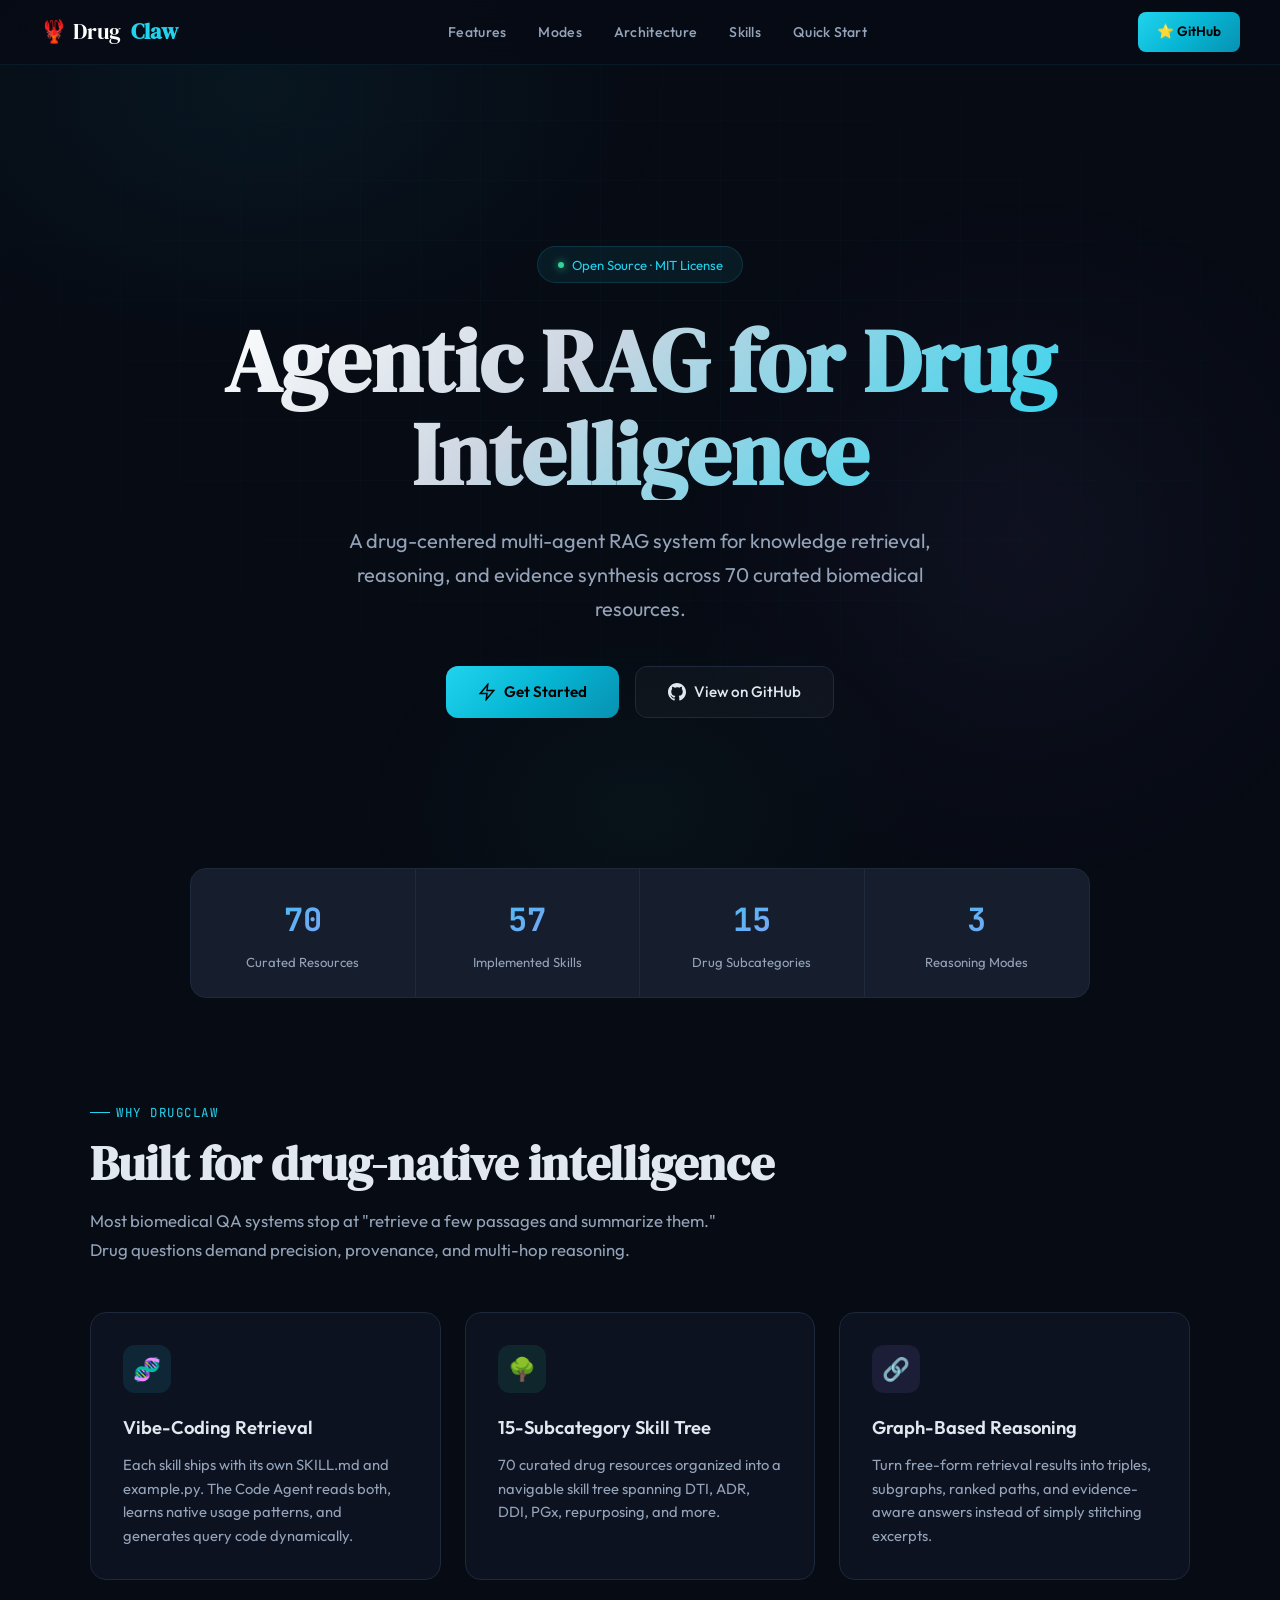
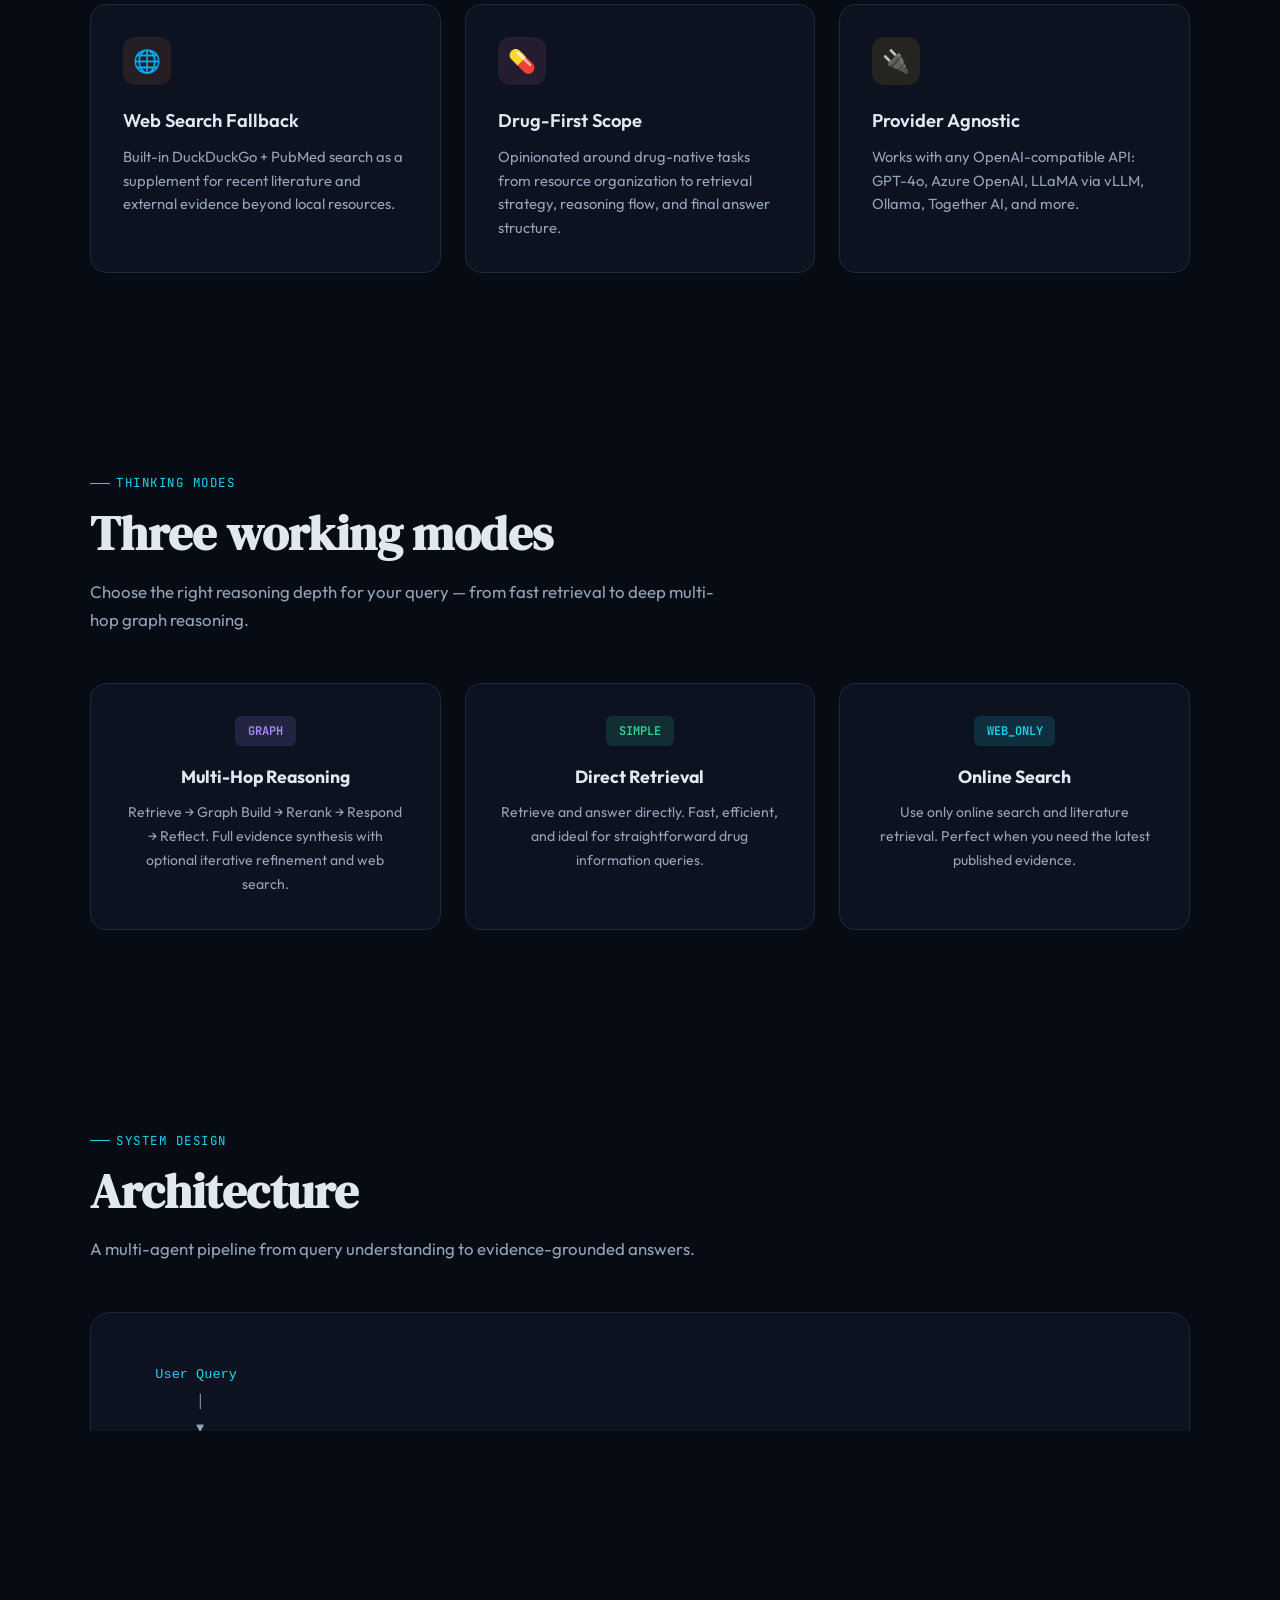
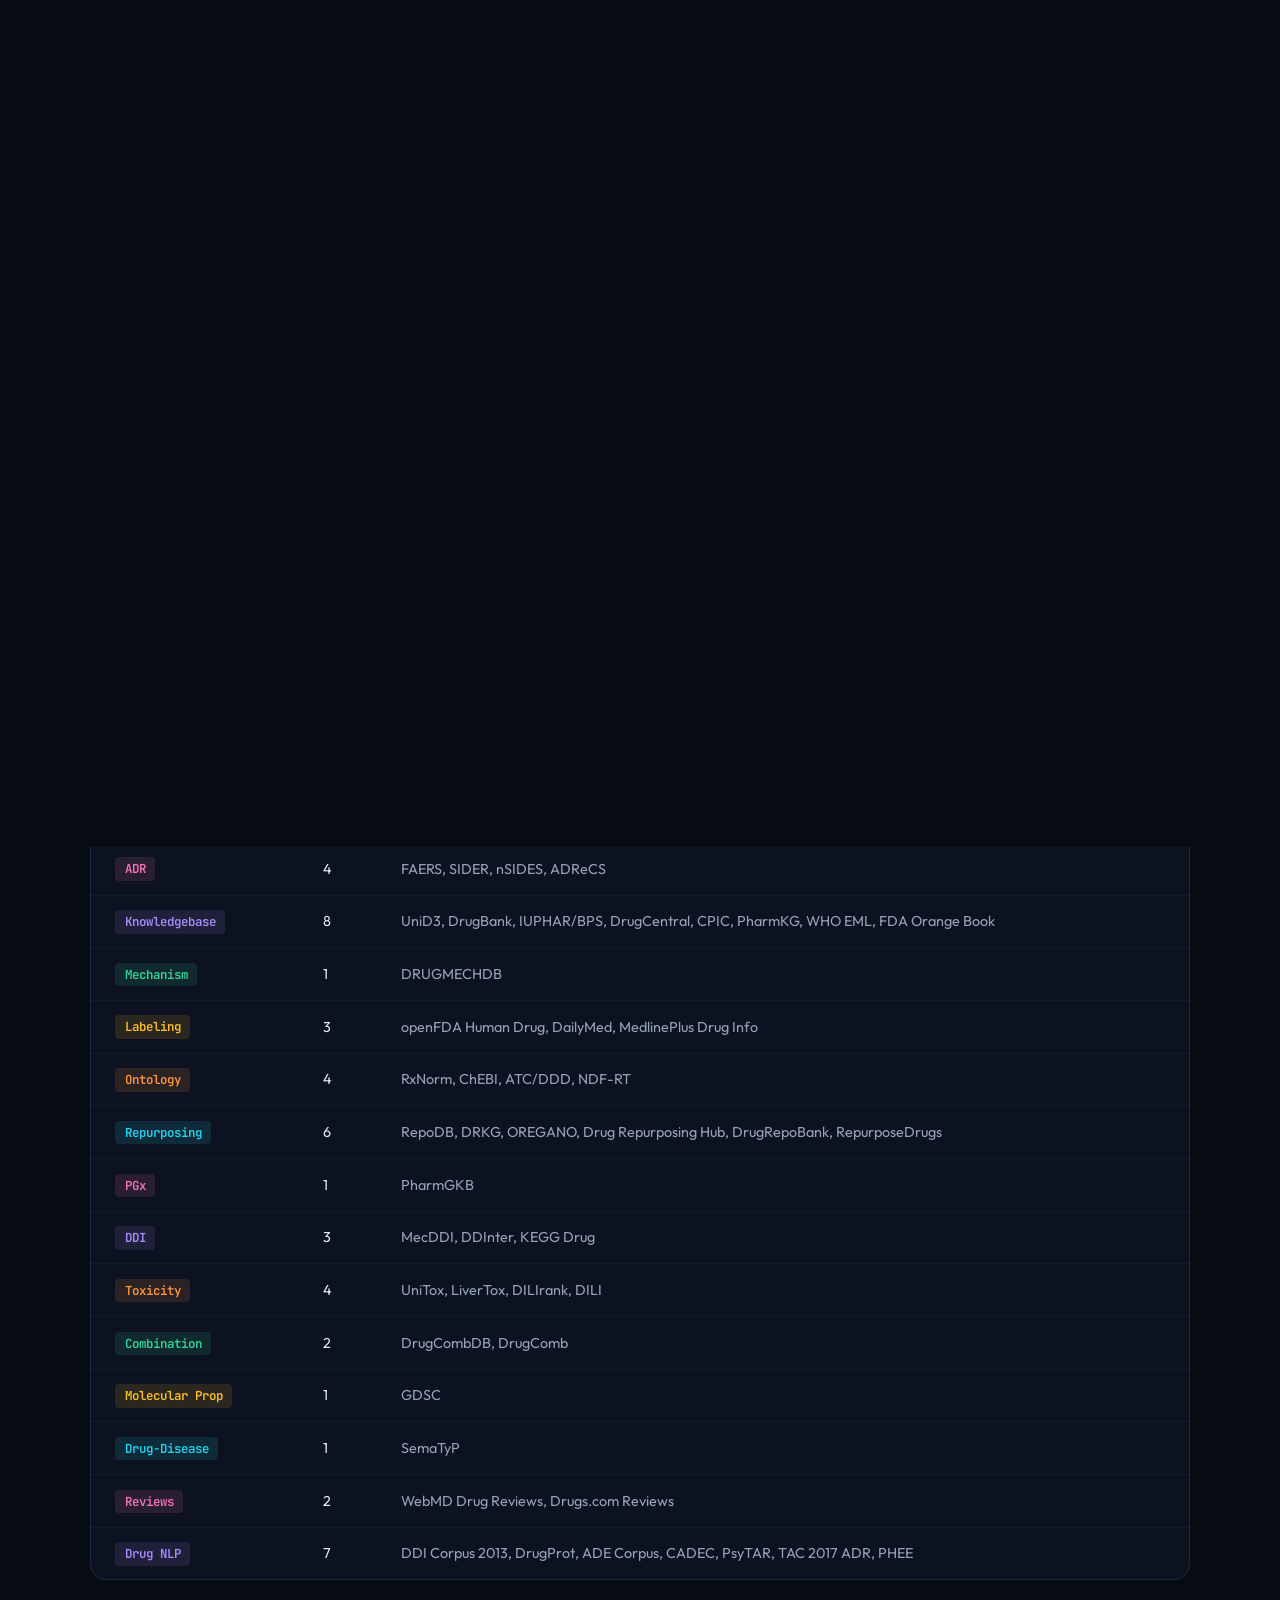
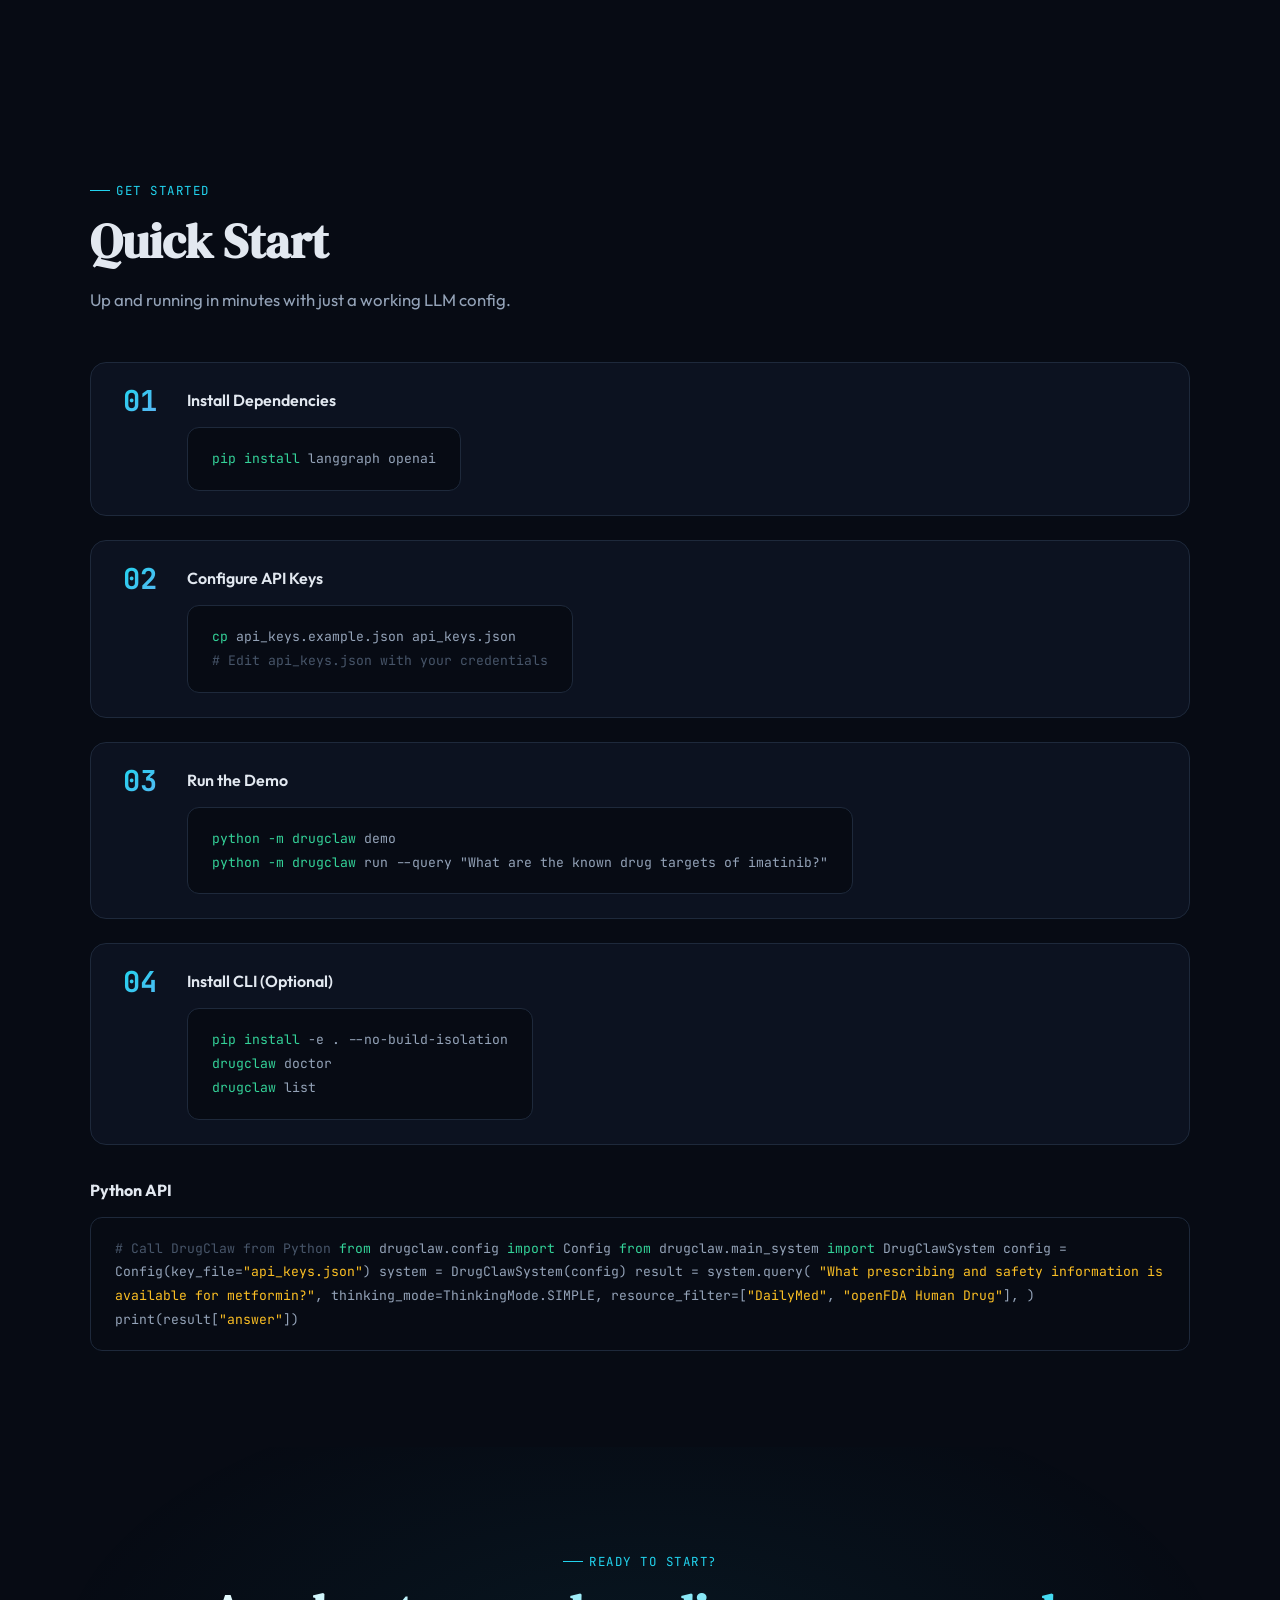
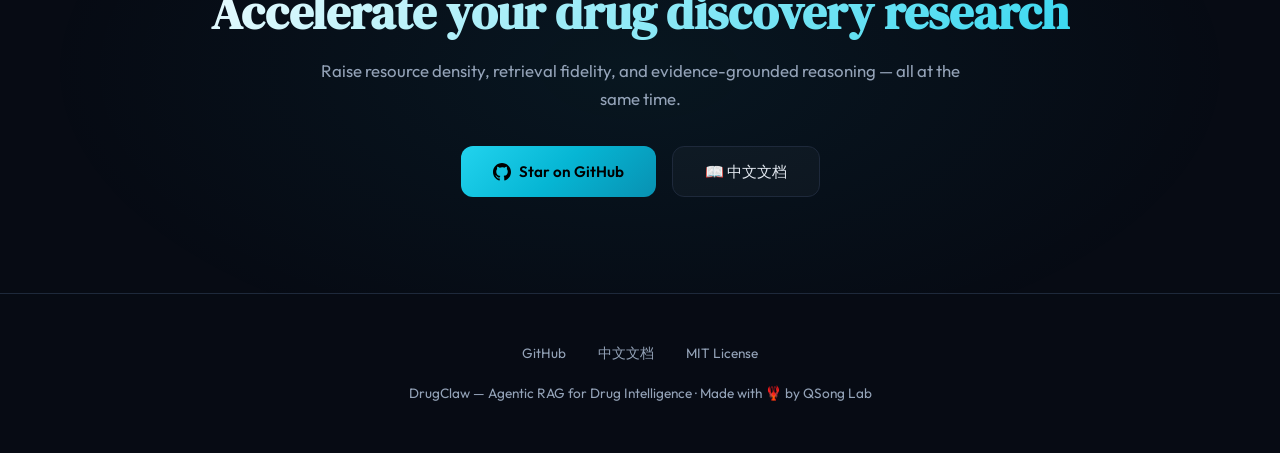
==== docs/index.html @ 15b6a098 "Add files via upload" ====
<!DOCTYPE html>
<html lang="en">
<head>
<meta charset="UTF-8">
<meta name="viewport" content="width=device-width, initial-scale=1.0">
<title>DrugClaw — Agentic RAG for Drug Intelligence</title>
<link rel="preconnect" href="https://fonts.googleapis.com">
<link href="https://fonts.googleapis.com/css2?family=DM+Serif+Display&family=JetBrains+Mono:wght@400;500&family=Outfit:wght@300;400;500;600;700&display=swap" rel="stylesheet">
<style>
  *,*::before,*::after{box-sizing:border-box;margin:0;padding:0}
  :root{
    --bg:#070b14;
    --bg2:#0c1220;
    --bg3:#111827;
    --surface:#161e2e;
    --border:#1e293b;
    --text:#e2e8f0;
    --text-muted:#94a3b8;
    --accent:#22d3ee;
    --accent2:#06b6d4;
    --green:#34d399;
    --purple:#a78bfa;
    --orange:#fb923c;
    --pink:#f472b6;
    --yellow:#fbbf24;
    --grad1:linear-gradient(135deg,#22d3ee 0%,#06b6d4 50%,#0891b2 100%);
    --grad2:linear-gradient(135deg,#22d3ee 0%,#a78bfa 100%);
    --glow:0 0 30px rgba(34,211,238,0.15);
  }
  html{scroll-behavior:smooth}
  body{
    font-family:'Outfit',sans-serif;
    background:var(--bg);
    color:var(--text);
    line-height:1.7;
    overflow-x:hidden;
  }
  a{color:var(--accent);text-decoration:none;transition:color .2s}
  a:hover{color:#67e8f9}

  /* ── ANIMATED BG ── */
  .bg-grid{
    position:fixed;inset:0;z-index:0;pointer-events:none;
    background-image:
      radial-gradient(ellipse 600px 400px at 20% 10%,rgba(34,211,238,0.06) 0%,transparent 70%),
      radial-gradient(ellipse 500px 500px at 80% 60%,rgba(167,139,250,0.05) 0%,transparent 70%),
      radial-gradient(ellipse 400px 300px at 50% 90%,rgba(52,211,153,0.04) 0%,transparent 70%);
  }
  .bg-grid::after{
    content:'';position:absolute;inset:0;
    background-image:
      linear-gradient(rgba(34,211,238,0.03) 1px,transparent 1px),
      linear-gradient(90deg,rgba(34,211,238,0.03) 1px,transparent 1px);
    background-size:60px 60px;
    mask-image:radial-gradient(ellipse 80% 60% at 50% 40%,black,transparent);
  }

  /* ── NAV ── */
  nav{
    position:fixed;top:0;left:0;right:0;z-index:100;
    backdrop-filter:blur(20px);
    background:rgba(7,11,20,0.8);
    border-bottom:1px solid rgba(34,211,238,0.08);
    padding:0 2rem;
  }
  .nav-inner{
    max-width:1200px;margin:0 auto;
    display:flex;align-items:center;justify-content:space-between;
    height:64px;
  }
  .nav-logo{
    font-family:'DM Serif Display',serif;
    font-size:1.4rem;color:#fff;
    display:flex;align-items:center;gap:.6rem;
  }
  .nav-logo .claw{color:var(--accent);font-weight:700}
  .nav-links{display:flex;gap:2rem;list-style:none}
  .nav-links a{
    color:var(--text-muted);font-size:.88rem;font-weight:500;
    letter-spacing:.02em;transition:color .2s;
  }
  .nav-links a:hover{color:#fff}
  .nav-cta{
    background:var(--grad1);color:#000;
    padding:.5rem 1.2rem;border-radius:8px;
    font-weight:600;font-size:.85rem;
    transition:transform .2s,box-shadow .2s;
  }
  .nav-cta:hover{
    transform:translateY(-1px);
    box-shadow:0 4px 20px rgba(34,211,238,0.3);
    color:#000;
  }

  /* ── HERO ── */
  .hero{
    position:relative;z-index:1;
    min-height:100vh;
    display:flex;align-items:center;justify-content:center;
    text-align:center;
    padding:8rem 2rem 4rem;
  }
  .hero-content{max-width:860px}

  .hero-badge{
    display:inline-flex;align-items:center;gap:.5rem;
    background:rgba(34,211,238,0.08);
    border:1px solid rgba(34,211,238,0.15);
    border-radius:100px;padding:.4rem 1.2rem;
    font-size:.82rem;color:var(--accent);
    margin-bottom:2rem;
    animation:fadeUp .8s ease both;
  }
  .hero-badge .dot{
    width:6px;height:6px;border-radius:50%;
    background:var(--green);
    box-shadow:0 0 8px var(--green);
    animation:pulse 2s infinite;
  }

  .hero h1{
    font-family:'DM Serif Display',serif;
    font-size:clamp(3rem,7vw,5.5rem);
    line-height:1.05;
    background:linear-gradient(135deg,#fff 0%,#cbd5e1 40%,var(--accent) 100%);
    -webkit-background-clip:text;-webkit-text-fill-color:transparent;
    margin-bottom:1.5rem;
    animation:fadeUp .8s .1s ease both;
  }
  .hero p{
    font-size:clamp(1.05rem,2vw,1.25rem);
    color:var(--text-muted);
    max-width:640px;margin:0 auto 2.5rem;
    animation:fadeUp .8s .2s ease both;
  }
  .hero-actions{
    display:flex;gap:1rem;justify-content:center;flex-wrap:wrap;
    animation:fadeUp .8s .3s ease both;
  }
  .btn-primary{
    background:var(--grad1);color:#000;
    padding:.75rem 2rem;border-radius:12px;
    font-weight:600;font-size:.95rem;
    display:inline-flex;align-items:center;gap:.5rem;
    transition:transform .2s,box-shadow .2s;
  }
  .btn-primary:hover{
    transform:translateY(-2px);color:#000;
    box-shadow:0 8px 30px rgba(34,211,238,0.25);
  }
  .btn-secondary{
    border:1px solid var(--border);
    color:var(--text);padding:.75rem 2rem;border-radius:12px;
    font-weight:500;font-size:.95rem;
    display:inline-flex;align-items:center;gap:.5rem;
    transition:all .2s;background:rgba(255,255,255,0.03);
  }
  .btn-secondary:hover{
    border-color:var(--accent);color:#fff;
    background:rgba(34,211,238,0.05);
  }

  /* ── STATS BAR ── */
  .stats-bar{
    position:relative;z-index:1;
    max-width:900px;margin:-2rem auto 0;
    display:grid;grid-template-columns:repeat(4,1fr);
    background:var(--surface);
    border:1px solid var(--border);
    border-radius:16px;
    overflow:hidden;
    animation:fadeUp .8s .4s ease both;
  }
  .stat{
    padding:1.5rem;text-align:center;
    border-right:1px solid var(--border);
    transition:background .3s;
  }
  .stat:last-child{border-right:none}
  .stat:hover{background:rgba(34,211,238,0.03)}
  .stat-num{
    font-family:'JetBrains Mono',monospace;
    font-size:2rem;font-weight:700;
    background:var(--grad2);
    -webkit-background-clip:text;-webkit-text-fill-color:transparent;
  }
  .stat-label{font-size:.82rem;color:var(--text-muted);margin-top:.2rem}

  /* ── SECTIONS ── */
  section{position:relative;z-index:1;padding:6rem 2rem}
  .container{max-width:1100px;margin:0 auto}
  .section-label{
    display:inline-flex;align-items:center;gap:.4rem;
    font-family:'JetBrains Mono',monospace;
    font-size:.78rem;color:var(--accent);
    text-transform:uppercase;letter-spacing:.12em;
    margin-bottom:.8rem;
  }
  .section-label::before{
    content:'';width:20px;height:1px;background:var(--accent);
  }
  .section-title{
    font-family:'DM Serif Display',serif;
    font-size:clamp(2rem,4vw,3rem);
    line-height:1.15;margin-bottom:1rem;
  }
  .section-desc{
    font-size:1.05rem;color:var(--text-muted);
    max-width:640px;margin-bottom:3rem;
  }

  /* ── FEATURES GRID ── */
  .features-grid{
    display:grid;
    grid-template-columns:repeat(auto-fit,minmax(300px,1fr));
    gap:1.5rem;
  }
  .feature-card{
    background:var(--bg2);
    border:1px solid var(--border);
    border-radius:16px;
    padding:2rem;
    transition:all .3s;
    position:relative;overflow:hidden;
  }
  .feature-card::before{
    content:'';position:absolute;top:0;left:0;right:0;
    height:2px;background:var(--grad1);
    opacity:0;transition:opacity .3s;
  }
  .feature-card:hover{
    border-color:rgba(34,211,238,0.2);
    transform:translateY(-4px);
    box-shadow:var(--glow);
  }
  .feature-card:hover::before{opacity:1}
  .feature-icon{
    width:48px;height:48px;border-radius:12px;
    display:flex;align-items:center;justify-content:center;
    font-size:1.4rem;margin-bottom:1.2rem;
  }
  .feature-card h3{font-size:1.15rem;font-weight:600;margin-bottom:.6rem}
  .feature-card p{font-size:.92rem;color:var(--text-muted);line-height:1.6}

  .ic-cyan{background:rgba(34,211,238,0.1)}
  .ic-green{background:rgba(52,211,153,0.1)}
  .ic-purple{background:rgba(167,139,250,0.1)}
  .ic-orange{background:rgba(251,146,60,0.1)}
  .ic-pink{background:rgba(244,114,182,0.1)}
  .ic-yellow{background:rgba(251,191,36,0.1)}

  /* ── MODES ── */
  .modes-grid{
    display:grid;grid-template-columns:repeat(3,1fr);gap:1.5rem;
  }
  .mode-card{
    background:var(--bg2);
    border:1px solid var(--border);
    border-radius:16px;padding:2rem;
    text-align:center;transition:all .3s;
  }
  .mode-card:hover{
    border-color:rgba(34,211,238,0.2);
    transform:translateY(-4px);box-shadow:var(--glow);
  }
  .mode-tag{
    display:inline-block;
    font-family:'JetBrains Mono',monospace;
    font-size:.75rem;font-weight:600;
    padding:.3rem .8rem;border-radius:6px;
    margin-bottom:1rem;
  }
  .mode-graph .mode-tag{background:rgba(167,139,250,0.15);color:var(--purple)}
  .mode-simple .mode-tag{background:rgba(52,211,153,0.15);color:var(--green)}
  .mode-web .mode-tag{background:rgba(34,211,238,0.15);color:var(--accent)}
  .mode-card h3{font-size:1.1rem;margin-bottom:.6rem}
  .mode-card p{font-size:.88rem;color:var(--text-muted)}

  /* ── ARCHITECTURE ── */
  .arch-box{
    background:var(--bg2);border:1px solid var(--border);
    border-radius:20px;padding:3rem;
    font-family:'JetBrains Mono',monospace;
    font-size:.85rem;line-height:2;
    color:var(--text-muted);
    overflow-x:auto;
    position:relative;
  }
  .arch-box .hl{color:var(--accent);font-weight:500}
  .arch-box .hl2{color:var(--green);font-weight:500}
  .arch-box .hl3{color:var(--purple);font-weight:500}
  .arch-box .hl4{color:var(--orange);font-weight:500}

  /* ── SKILLS TABLE ── */
  .skills-table-wrap{
    background:var(--bg2);border:1px solid var(--border);
    border-radius:16px;overflow:hidden;
  }
  .skills-table{width:100%;border-collapse:collapse}
  .skills-table th{
    text-align:left;padding:1rem 1.5rem;
    font-size:.78rem;text-transform:uppercase;
    letter-spacing:.08em;color:var(--text-muted);
    background:var(--surface);
    border-bottom:1px solid var(--border);
  }
  .skills-table td{
    padding:.85rem 1.5rem;
    border-bottom:1px solid rgba(30,41,59,0.5);
    font-size:.9rem;
  }
  .skills-table tr:last-child td{border-bottom:none}
  .skills-table tr:hover td{background:rgba(34,211,238,0.02)}
  .cat-tag{
    font-family:'JetBrains Mono',monospace;
    font-size:.78rem;font-weight:600;
    padding:.2rem .6rem;border-radius:4px;
    white-space:nowrap;
  }
  .ct-dti{background:rgba(34,211,238,0.12);color:var(--accent)}
  .ct-adr{background:rgba(244,114,182,0.12);color:var(--pink)}
  .ct-kb{background:rgba(167,139,250,0.12);color:var(--purple)}
  .ct-mech{background:rgba(52,211,153,0.12);color:var(--green)}
  .ct-label{background:rgba(251,191,36,0.12);color:var(--yellow)}
  .ct-onto{background:rgba(251,146,60,0.12);color:var(--orange)}
  .ct-repo{background:rgba(34,211,238,0.12);color:var(--accent)}
  .ct-pgx{background:rgba(244,114,182,0.12);color:var(--pink)}
  .ct-ddi{background:rgba(167,139,250,0.12);color:var(--purple)}
  .ct-tox{background:rgba(251,146,60,0.12);color:var(--orange)}
  .ct-comb{background:rgba(52,211,153,0.12);color:var(--green)}
  .ct-mol{background:rgba(251,191,36,0.12);color:var(--yellow)}
  .ct-dis{background:rgba(34,211,238,0.12);color:var(--accent)}
  .ct-rev{background:rgba(244,114,182,0.12);color:var(--pink)}
  .ct-nlp{background:rgba(167,139,250,0.12);color:var(--purple)}
  .skill-list{color:var(--text-muted);font-size:.85rem}

  /* ── QUICKSTART ── */
  .steps{display:flex;flex-direction:column;gap:1.5rem}
  .step{
    display:flex;gap:1.5rem;
    background:var(--bg2);border:1px solid var(--border);
    border-radius:16px;padding:1.5rem 2rem;
    transition:all .3s;
  }
  .step:hover{border-color:rgba(34,211,238,0.15)}
  .step-num{
    font-family:'JetBrains Mono',monospace;
    font-size:1.8rem;font-weight:700;
    background:var(--grad2);
    -webkit-background-clip:text;-webkit-text-fill-color:transparent;
    line-height:1;min-width:40px;
  }
  .step h3{font-size:1rem;font-weight:600;margin-bottom:.4rem}
  .step p{font-size:.9rem;color:var(--text-muted)}
  .step code{
    font-family:'JetBrains Mono',monospace;
    font-size:.82rem;
    background:rgba(34,211,238,0.08);
    color:var(--accent);
    padding:.15rem .5rem;border-radius:4px;
  }

  /* ── CODE BLOCK ── */
  .code-block{
    background:var(--bg);
    border:1px solid var(--border);
    border-radius:12px;
    padding:1.2rem 1.5rem;
    font-family:'JetBrains Mono',monospace;
    font-size:.82rem;
    line-height:1.8;
    overflow-x:auto;
    margin-top:.8rem;
    color:var(--text-muted);
  }
  .code-block .cmd{color:var(--green)}
  .code-block .comment{color:#475569}

  /* ── CTA ── */
  .cta-section{
    text-align:center;
    background:
      radial-gradient(ellipse 600px 300px at 50% 50%,rgba(34,211,238,0.06),transparent);
  }
  .cta-section .section-title{
    background:linear-gradient(135deg,#fff,var(--accent));
    -webkit-background-clip:text;-webkit-text-fill-color:transparent;
  }

  /* ── FOOTER ── */
  footer{
    position:relative;z-index:1;
    border-top:1px solid var(--border);
    padding:3rem 2rem;text-align:center;
    color:var(--text-muted);font-size:.85rem;
  }
  footer .foot-links{
    display:flex;gap:2rem;justify-content:center;
    margin-bottom:1rem;
  }
  footer a{color:var(--text-muted)}
  footer a:hover{color:var(--accent)}

  /* ── ANIMATIONS ── */
  @keyframes fadeUp{
    from{opacity:0;transform:translateY(24px)}
    to{opacity:1;transform:translateY(0)}
  }
  @keyframes pulse{
    0%,100%{opacity:1}50%{opacity:.4}
  }
  .fade-in{opacity:0;transform:translateY(30px);transition:all .7s ease}
  .fade-in.visible{opacity:1;transform:translateY(0)}

  /* ── RESPONSIVE ── */
  @media(max-width:768px){
    .nav-links{display:none}
    .stats-bar{grid-template-columns:repeat(2,1fr)}
    .stat{border-bottom:1px solid var(--border)}
    .modes-grid{grid-template-columns:1fr}
    .step{flex-direction:column;gap:.8rem}
    .hero{padding:7rem 1.5rem 4rem}
    .arch-box{padding:1.5rem;font-size:.75rem}
    .skills-table td,.skills-table th{padding:.7rem 1rem}
    section{padding:4rem 1.5rem}
  }

  /* ── MOLECULAR DECORATION ── */
  .molecule{
    position:absolute;border-radius:50%;pointer-events:none;
    animation:float 8s ease-in-out infinite;
  }
  @keyframes float{
    0%,100%{transform:translateY(0) rotate(0deg)}
    50%{transform:translateY(-20px) rotate(180deg)}
  }
</style>
</head>
<body>

<div class="bg-grid"></div>

<!-- NAV -->
<nav>
  <div class="nav-inner">
    <div class="nav-logo">🦞 Drug<span class="claw">Claw</span></div>
    <ul class="nav-links">
      <li><a href="#features">Features</a></li>
      <li><a href="#modes">Modes</a></li>
      <li><a href="#architecture">Architecture</a></li>
      <li><a href="#skills">Skills</a></li>
      <li><a href="#quickstart">Quick Start</a></li>
    </ul>
    <a href="https://github.com/QSong-github/DrugClaw" class="nav-cta" target="_blank">⭐ GitHub</a>
  </div>
</nav>

<!-- HERO -->
<section class="hero">
  <div class="hero-content">
    <div class="hero-badge">
      <span class="dot"></span>
      Open Source · MIT License
    </div>
    <h1>Agentic RAG for Drug Intelligence</h1>
    <p>A drug-centered multi-agent RAG system for knowledge retrieval, reasoning, and evidence synthesis across 70 curated biomedical resources.</p>
    <div class="hero-actions">
      <a href="#quickstart" class="btn-primary">
        <svg width="18" height="18" viewBox="0 0 24 24" fill="none" stroke="currentColor" stroke-width="2"><path d="M13 2L3 14h9l-1 8 10-12h-9l1-8z"/></svg>
        Get Started
      </a>
      <a href="https://github.com/QSong-github/DrugClaw" class="btn-secondary" target="_blank">
        <svg width="18" height="18" viewBox="0 0 24 24" fill="currentColor"><path d="M12 0C5.37 0 0 5.37 0 12c0 5.3 3.438 9.8 8.205 11.387.6.113.82-.258.82-.577v-2.234c-3.338.726-4.033-1.416-4.033-1.416-.546-1.387-1.333-1.756-1.333-1.756-1.089-.745.083-.73.083-.73 1.205.085 1.838 1.236 1.838 1.236 1.07 1.835 2.809 1.305 3.495.998.108-.776.418-1.305.762-1.604-2.665-.305-5.467-1.334-5.467-5.931 0-1.311.469-2.381 1.236-3.221-.124-.303-.535-1.524.117-3.176 0 0 1.008-.322 3.3 1.23A11.51 11.51 0 0112 5.803c1.02.005 2.047.138 3.006.404 2.29-1.552 3.297-1.23 3.297-1.23.653 1.652.242 2.873.118 3.176.77.84 1.235 1.91 1.235 3.221 0 4.609-2.807 5.624-5.479 5.921.43.372.823 1.102.823 2.222v3.293c0 .322.218.694.825.576C20.565 21.796 24 17.3 24 12 24 5.37 18.627 0 12 0z"/></svg>
        View on GitHub
      </a>
    </div>
  </div>
</section>

<!-- STATS -->
<div class="stats-bar">
  <div class="stat">
    <div class="stat-num">70</div>
    <div class="stat-label">Curated Resources</div>
  </div>
  <div class="stat">
    <div class="stat-num">57</div>
    <div class="stat-label">Implemented Skills</div>
  </div>
  <div class="stat">
    <div class="stat-num">15</div>
    <div class="stat-label">Drug Subcategories</div>
  </div>
  <div class="stat">
    <div class="stat-num">3</div>
    <div class="stat-label">Reasoning Modes</div>
  </div>
</div>

<!-- FEATURES -->
<section id="features">
  <div class="container fade-in">
    <div class="section-label">Why DrugClaw</div>
    <h2 class="section-title">Built for drug-native intelligence</h2>
    <p class="section-desc">Most biomedical QA systems stop at "retrieve a few passages and summarize them." Drug questions demand precision, provenance, and multi-hop reasoning.</p>
    <div class="features-grid">
      <div class="feature-card">
        <div class="feature-icon ic-cyan">🧬</div>
        <h3>Vibe-Coding Retrieval</h3>
        <p>Each skill ships with its own SKILL.md and example.py. The Code Agent reads both, learns native usage patterns, and generates query code dynamically.</p>
      </div>
      <div class="feature-card">
        <div class="feature-icon ic-green">🌳</div>
        <h3>15-Subcategory Skill Tree</h3>
        <p>70 curated drug resources organized into a navigable skill tree spanning DTI, ADR, DDI, PGx, repurposing, and more.</p>
      </div>
      <div class="feature-card">
        <div class="feature-icon ic-purple">🔗</div>
        <h3>Graph-Based Reasoning</h3>
        <p>Turn free-form retrieval results into triples, subgraphs, ranked paths, and evidence-aware answers instead of simply stitching excerpts.</p>
      </div>
      <div class="feature-card">
        <div class="feature-icon ic-orange">🌐</div>
        <h3>Web Search Fallback</h3>
        <p>Built-in DuckDuckGo + PubMed search as a supplement for recent literature and external evidence beyond local resources.</p>
      </div>
      <div class="feature-card">
        <div class="feature-icon ic-pink">💊</div>
        <h3>Drug-First Scope</h3>
        <p>Opinionated around drug-native tasks from resource organization to retrieval strategy, reasoning flow, and final answer structure.</p>
      </div>
      <div class="feature-card">
        <div class="feature-icon ic-yellow">🔌</div>
        <h3>Provider Agnostic</h3>
        <p>Works with any OpenAI-compatible API: GPT-4o, Azure OpenAI, LLaMA via vLLM, Ollama, Together AI, and more.</p>
      </div>
    </div>
  </div>
</section>

<!-- MODES -->
<section id="modes">
  <div class="container fade-in">
    <div class="section-label">Thinking Modes</div>
    <h2 class="section-title">Three working modes</h2>
    <p class="section-desc">Choose the right reasoning depth for your query — from fast retrieval to deep multi-hop graph reasoning.</p>
    <div class="modes-grid">
      <div class="mode-card mode-graph">
        <div class="mode-tag">GRAPH</div>
        <h3>Multi-Hop Reasoning</h3>
        <p>Retrieve → Graph Build → Rerank → Respond → Reflect. Full evidence synthesis with optional iterative refinement and web search.</p>
      </div>
      <div class="mode-card mode-simple">
        <div class="mode-tag">SIMPLE</div>
        <h3>Direct Retrieval</h3>
        <p>Retrieve and answer directly. Fast, efficient, and ideal for straightforward drug information queries.</p>
      </div>
      <div class="mode-card mode-web">
        <div class="mode-tag">WEB_ONLY</div>
        <h3>Online Search</h3>
        <p>Use only online search and literature retrieval. Perfect when you need the latest published evidence.</p>
      </div>
    </div>
  </div>
</section>

<!-- ARCHITECTURE -->
<section id="architecture">
  <div class="container fade-in">
    <div class="section-label">System Design</div>
    <h2 class="section-title">Architecture</h2>
    <p class="section-desc">A multi-agent pipeline from query understanding to evidence-grounded answers.</p>
    <div class="arch-box">
<pre>
  <span class="hl">User Query</span>
       │
       ▼
  <span class="hl2">Retriever Agent</span>
       ├── navigates the 15-subcategory skill tree
       ├── extracts key entities
       └── selects relevant resources
       │
       ▼
  <span class="hl3">Code Agent</span>
       ├── reads SKILL.md + example.py
       ├── writes custom query code
       └── executes resource-specific retrieval
       │
       ├──▶ <span class="hl2">SIMPLE</span> ──▶ Responder ──▶ <span class="hl">Final Answer</span>
       │
       └──▶ <span class="hl3">GRAPH</span>  ──▶ Graph Builder ──▶ Reranker
                        ──▶ Responder ──▶ Reflector
                        ──▶ <span class="hl4">optional Web Search</span>
                        ──▶ <span class="hl">Final Answer</span>
</pre>
    </div>
  </div>
</section>

<!-- SKILLS -->
<section id="skills">
  <div class="container fade-in">
    <div class="section-label">Coverage</div>
    <h2 class="section-title">57 Implemented Skills</h2>
    <p class="section-desc">Organized across 15 drug-specific subcategories for comprehensive coverage.</p>
    <div class="skills-table-wrap">
      <table class="skills-table">
        <thead>
          <tr><th>Category</th><th>#</th><th>Skills</th></tr>
        </thead>
        <tbody>
          <tr><td><span class="cat-tag ct-dti">DTI</span></td><td>10</td><td class="skill-list">ChEMBL, BindingDB, DGIdb, Open Targets, TTD, STITCH, TarKG, GDKD, Molecular Targets ×2</td></tr>
          <tr><td><span class="cat-tag ct-adr">ADR</span></td><td>4</td><td class="skill-list">FAERS, SIDER, nSIDES, ADReCS</td></tr>
          <tr><td><span class="cat-tag ct-kb">Knowledgebase</span></td><td>8</td><td class="skill-list">UniD3, DrugBank, IUPHAR/BPS, DrugCentral, CPIC, PharmKG, WHO EML, FDA Orange Book</td></tr>
          <tr><td><span class="cat-tag ct-mech">Mechanism</span></td><td>1</td><td class="skill-list">DRUGMECHDB</td></tr>
          <tr><td><span class="cat-tag ct-label">Labeling</span></td><td>3</td><td class="skill-list">openFDA Human Drug, DailyMed, MedlinePlus Drug Info</td></tr>
          <tr><td><span class="cat-tag ct-onto">Ontology</span></td><td>4</td><td class="skill-list">RxNorm, ChEBI, ATC/DDD, NDF-RT</td></tr>
          <tr><td><span class="cat-tag ct-repo">Repurposing</span></td><td>6</td><td class="skill-list">RepoDB, DRKG, OREGANO, Drug Repurposing Hub, DrugRepoBank, RepurposeDrugs</td></tr>
          <tr><td><span class="cat-tag ct-pgx">PGx</span></td><td>1</td><td class="skill-list">PharmGKB</td></tr>
          <tr><td><span class="cat-tag ct-ddi">DDI</span></td><td>3</td><td class="skill-list">MecDDI, DDInter, KEGG Drug</td></tr>
          <tr><td><span class="cat-tag ct-tox">Toxicity</span></td><td>4</td><td class="skill-list">UniTox, LiverTox, DILIrank, DILI</td></tr>
          <tr><td><span class="cat-tag ct-comb">Combination</span></td><td>2</td><td class="skill-list">DrugCombDB, DrugComb</td></tr>
          <tr><td><span class="cat-tag ct-mol">Molecular Prop</span></td><td>1</td><td class="skill-list">GDSC</td></tr>
          <tr><td><span class="cat-tag ct-dis">Drug-Disease</span></td><td>1</td><td class="skill-list">SemaTyP</td></tr>
          <tr><td><span class="cat-tag ct-rev">Reviews</span></td><td>2</td><td class="skill-list">WebMD Drug Reviews, Drugs.com Reviews</td></tr>
          <tr><td><span class="cat-tag ct-nlp">Drug NLP</span></td><td>7</td><td class="skill-list">DDI Corpus 2013, DrugProt, ADE Corpus, CADEC, PsyTAR, TAC 2017 ADR, PHEE</td></tr>
        </tbody>
      </table>
    </div>
  </div>
</section>

<!-- QUICK START -->
<section id="quickstart">
  <div class="container fade-in">
    <div class="section-label">Get Started</div>
    <h2 class="section-title">Quick Start</h2>
    <p class="section-desc">Up and running in minutes with just a working LLM config.</p>
    <div class="steps">
      <div class="step">
        <div class="step-num">01</div>
        <div>
          <h3>Install Dependencies</h3>
          <div class="code-block">
            <span class="cmd">pip install</span> langgraph openai
          </div>
        </div>
      </div>
      <div class="step">
        <div class="step-num">02</div>
        <div>
          <h3>Configure API Keys</h3>
          <div class="code-block">
            <span class="cmd">cp</span> api_keys.example.json api_keys.json<br>
            <span class="comment"># Edit api_keys.json with your credentials</span>
          </div>
        </div>
      </div>
      <div class="step">
        <div class="step-num">03</div>
        <div>
          <h3>Run the Demo</h3>
          <div class="code-block">
            <span class="cmd">python -m drugclaw</span> demo<br>
            <span class="cmd">python -m drugclaw</span> run --query "What are the known drug targets of imatinib?"
          </div>
        </div>
      </div>
      <div class="step">
        <div class="step-num">04</div>
        <div>
          <h3>Install CLI (Optional)</h3>
          <div class="code-block">
            <span class="cmd">pip install</span> -e . --no-build-isolation<br>
            <span class="cmd">drugclaw</span> doctor<br>
            <span class="cmd">drugclaw</span> list
          </div>
        </div>
      </div>
    </div>

    <!-- Python Usage -->
    <div style="margin-top:2rem">
      <h3 style="font-size:1rem;margin-bottom:.8rem">Python API</h3>
      <div class="code-block">
<span class="comment"># Call DrugClaw from Python</span>
<span class="cmd">from</span> drugclaw.config <span class="cmd">import</span> Config
<span class="cmd">from</span> drugclaw.main_system <span class="cmd">import</span> DrugClawSystem

config = Config(key_file=<span style="color:var(--yellow)">"api_keys.json"</span>)
system = DrugClawSystem(config)

result = system.query(
    <span style="color:var(--yellow)">"What prescribing and safety information is available for metformin?"</span>,
    thinking_mode=ThinkingMode.SIMPLE,
    resource_filter=[<span style="color:var(--yellow)">"DailyMed"</span>, <span style="color:var(--yellow)">"openFDA Human Drug"</span>],
)
print(result[<span style="color:var(--yellow)">"answer"</span>])
      </div>
    </div>
  </div>
</section>

<!-- CTA -->
<section class="cta-section">
  <div class="container fade-in" style="text-align:center">
    <div class="section-label" style="justify-content:center">Ready to Start?</div>
    <h2 class="section-title" style="margin-bottom:1rem">Accelerate your drug discovery research</h2>
    <p class="section-desc" style="margin:0 auto 2rem">Raise resource density, retrieval fidelity, and evidence-grounded reasoning — all at the same time.</p>
    <div class="hero-actions" style="justify-content:center">
      <a href="https://github.com/QSong-github/DrugClaw" class="btn-primary" target="_blank">
        <svg width="18" height="18" viewBox="0 0 24 24" fill="currentColor"><path d="M12 0C5.37 0 0 5.37 0 12c0 5.3 3.438 9.8 8.205 11.387.6.113.82-.258.82-.577v-2.234c-3.338.726-4.033-1.416-4.033-1.416-.546-1.387-1.333-1.756-1.333-1.756-1.089-.745.083-.73.083-.73 1.205.085 1.838 1.236 1.838 1.236 1.07 1.835 2.809 1.305 3.495.998.108-.776.418-1.305.762-1.604-2.665-.305-5.467-1.334-5.467-5.931 0-1.311.469-2.381 1.236-3.221-.124-.303-.535-1.524.117-3.176 0 0 1.008-.322 3.3 1.23A11.51 11.51 0 0112 5.803c1.02.005 2.047.138 3.006.404 2.29-1.552 3.297-1.23 3.297-1.23.653 1.652.242 2.873.118 3.176.77.84 1.235 1.91 1.235 3.221 0 4.609-2.807 5.624-5.479 5.921.43.372.823 1.102.823 2.222v3.293c0 .322.218.694.825.576C20.565 21.796 24 17.3 24 12 24 5.37 18.627 0 12 0z"/></svg>
        Star on GitHub
      </a>
      <a href="https://github.com/QSong-github/DrugClaw/blob/main/README_CN.md" class="btn-secondary" target="_blank">
        📖 中文文档
      </a>
    </div>
  </div>
</section>

<!-- FOOTER -->
<footer>
  <div class="foot-links">
    <a href="https://github.com/QSong-github/DrugClaw" target="_blank">GitHub</a>
    <a href="https://github.com/QSong-github/DrugClaw/blob/main/README_CN.md" target="_blank">中文文档</a>
    <a href="https://github.com/QSong-github/DrugClaw/blob/main/LICENSE" target="_blank">MIT License</a>
  </div>
  <p>DrugClaw — Agentic RAG for Drug Intelligence · Made with 🦞 by <a href="https://github.com/QSong-github" target="_blank">QSong Lab</a></p>
</footer>

<script>
// Intersection Observer for fade-in animations
const observer = new IntersectionObserver((entries) => {
  entries.forEach(e => {
    if (e.isIntersecting) {
      e.target.classList.add('visible');
      observer.unobserve(e.target);
    }
  });
}, { threshold: 0.1 });
document.querySelectorAll('.fade-in').forEach(el => observer.observe(el));

// Smooth active nav link
const sections = document.querySelectorAll('section[id]');
window.addEventListener('scroll', () => {
  const y = window.scrollY + 100;
  sections.forEach(s => {
    const top = s.offsetTop;
    const h = s.offsetHeight;
    const id = s.getAttribute('id');
    const link = document.querySelector(`.nav-links a[href="#${id}"]`);
    if (link) {
      if (y >= top && y < top + h) {
        link.style.color = '#fff';
      } else {
        link.style.color = '';
      }
    }
  });
});
</script>
</body>
</html>
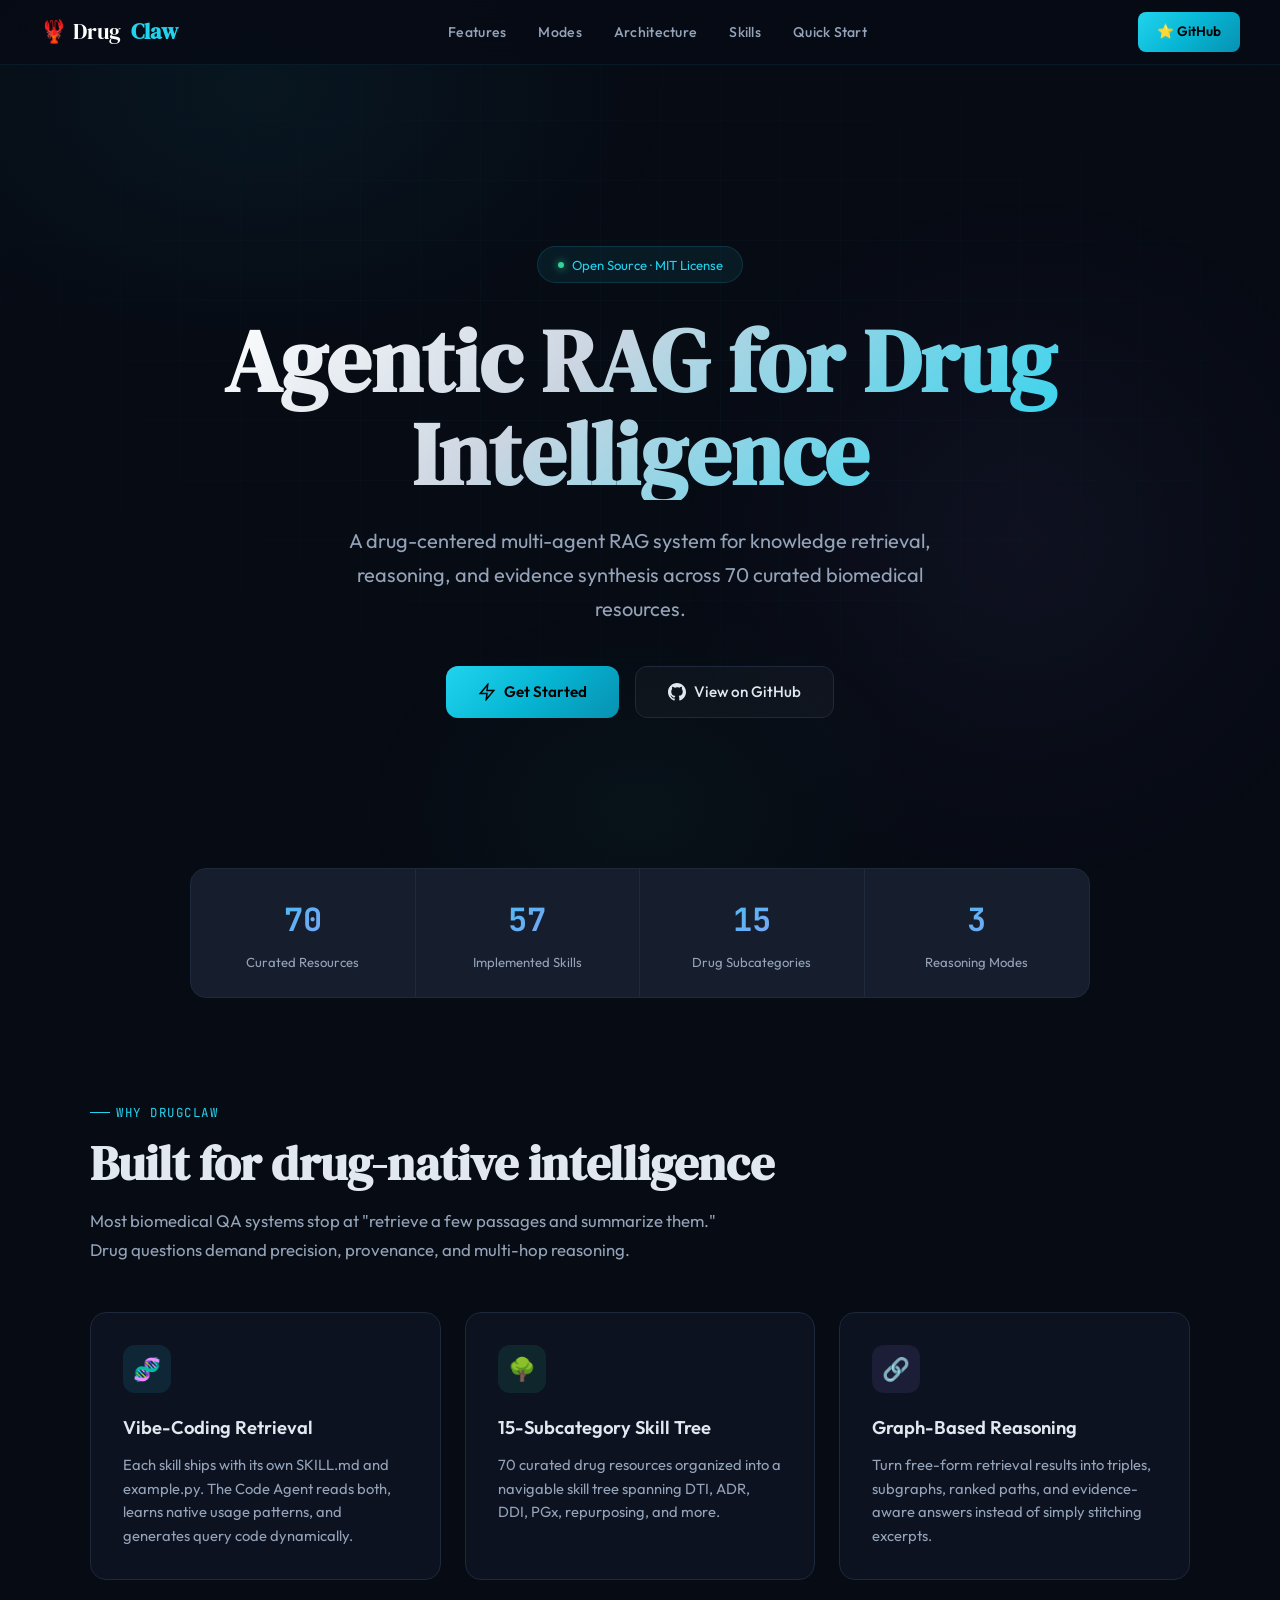
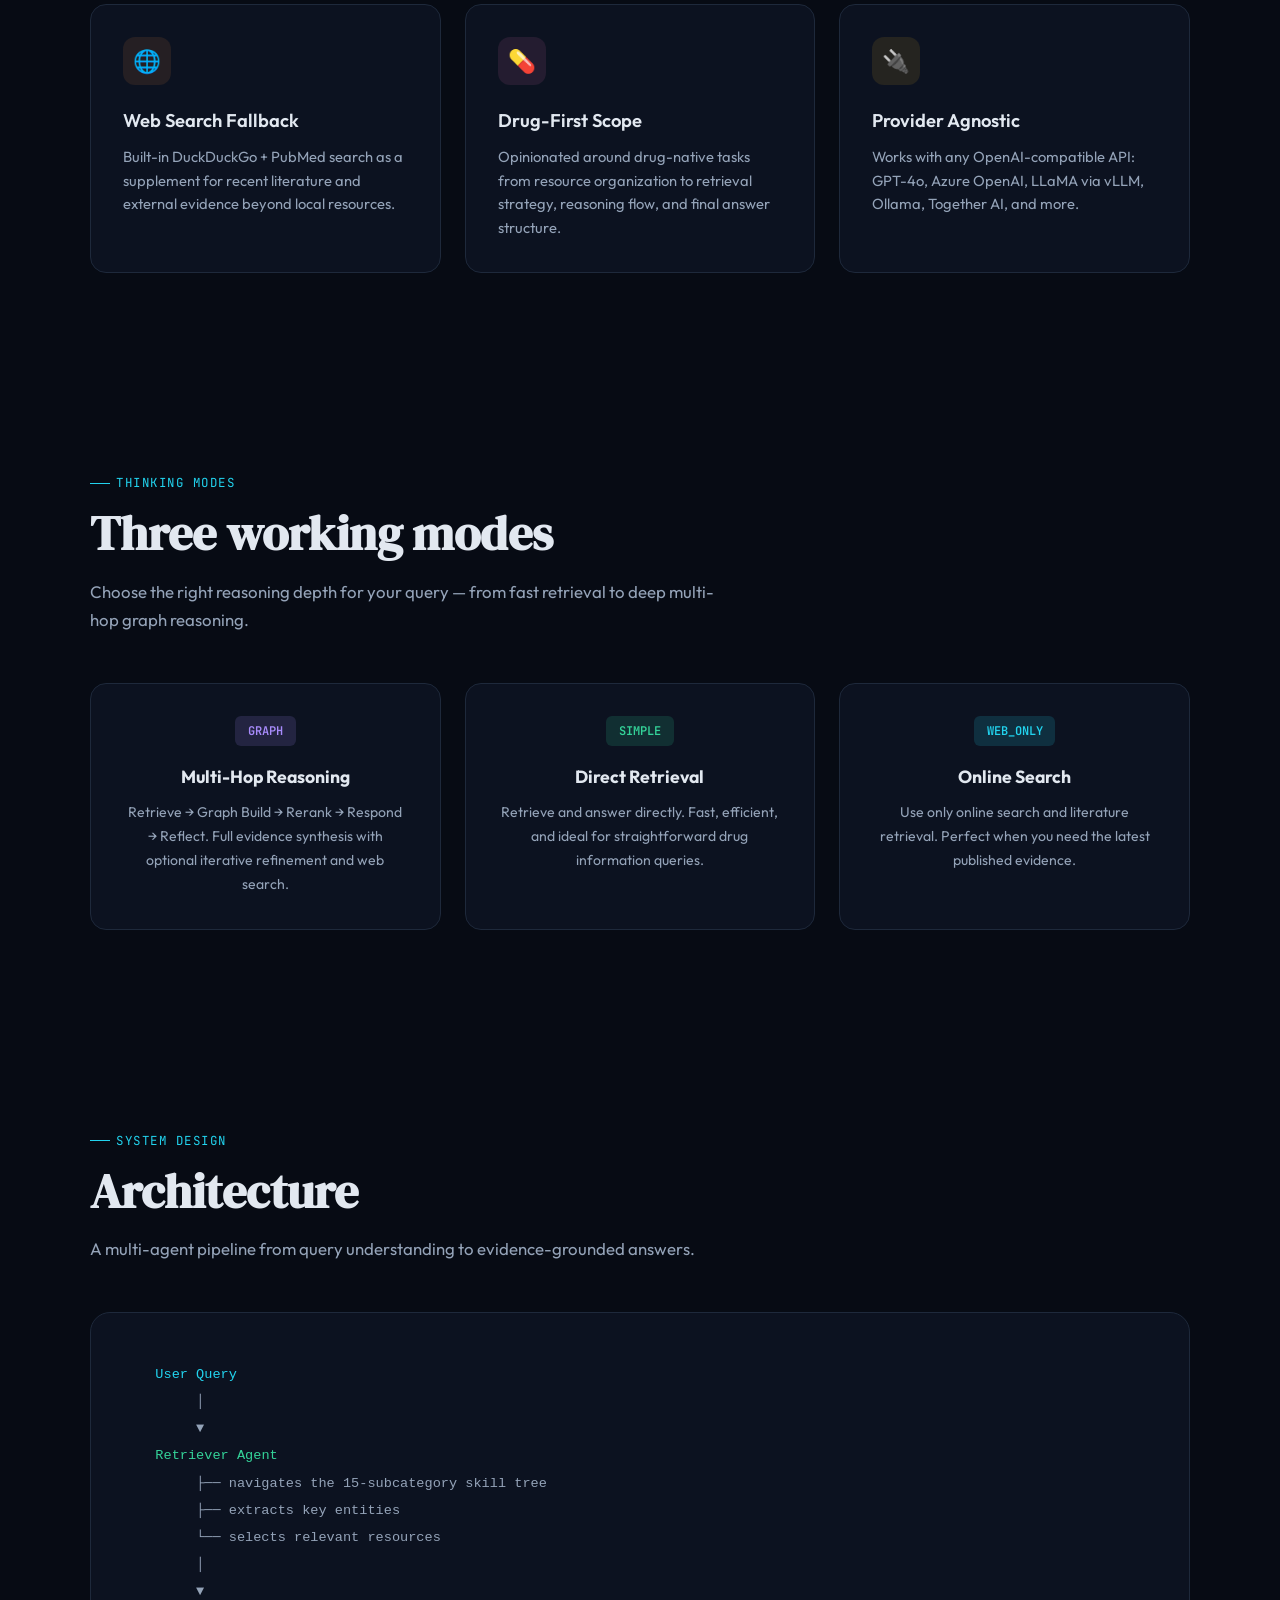
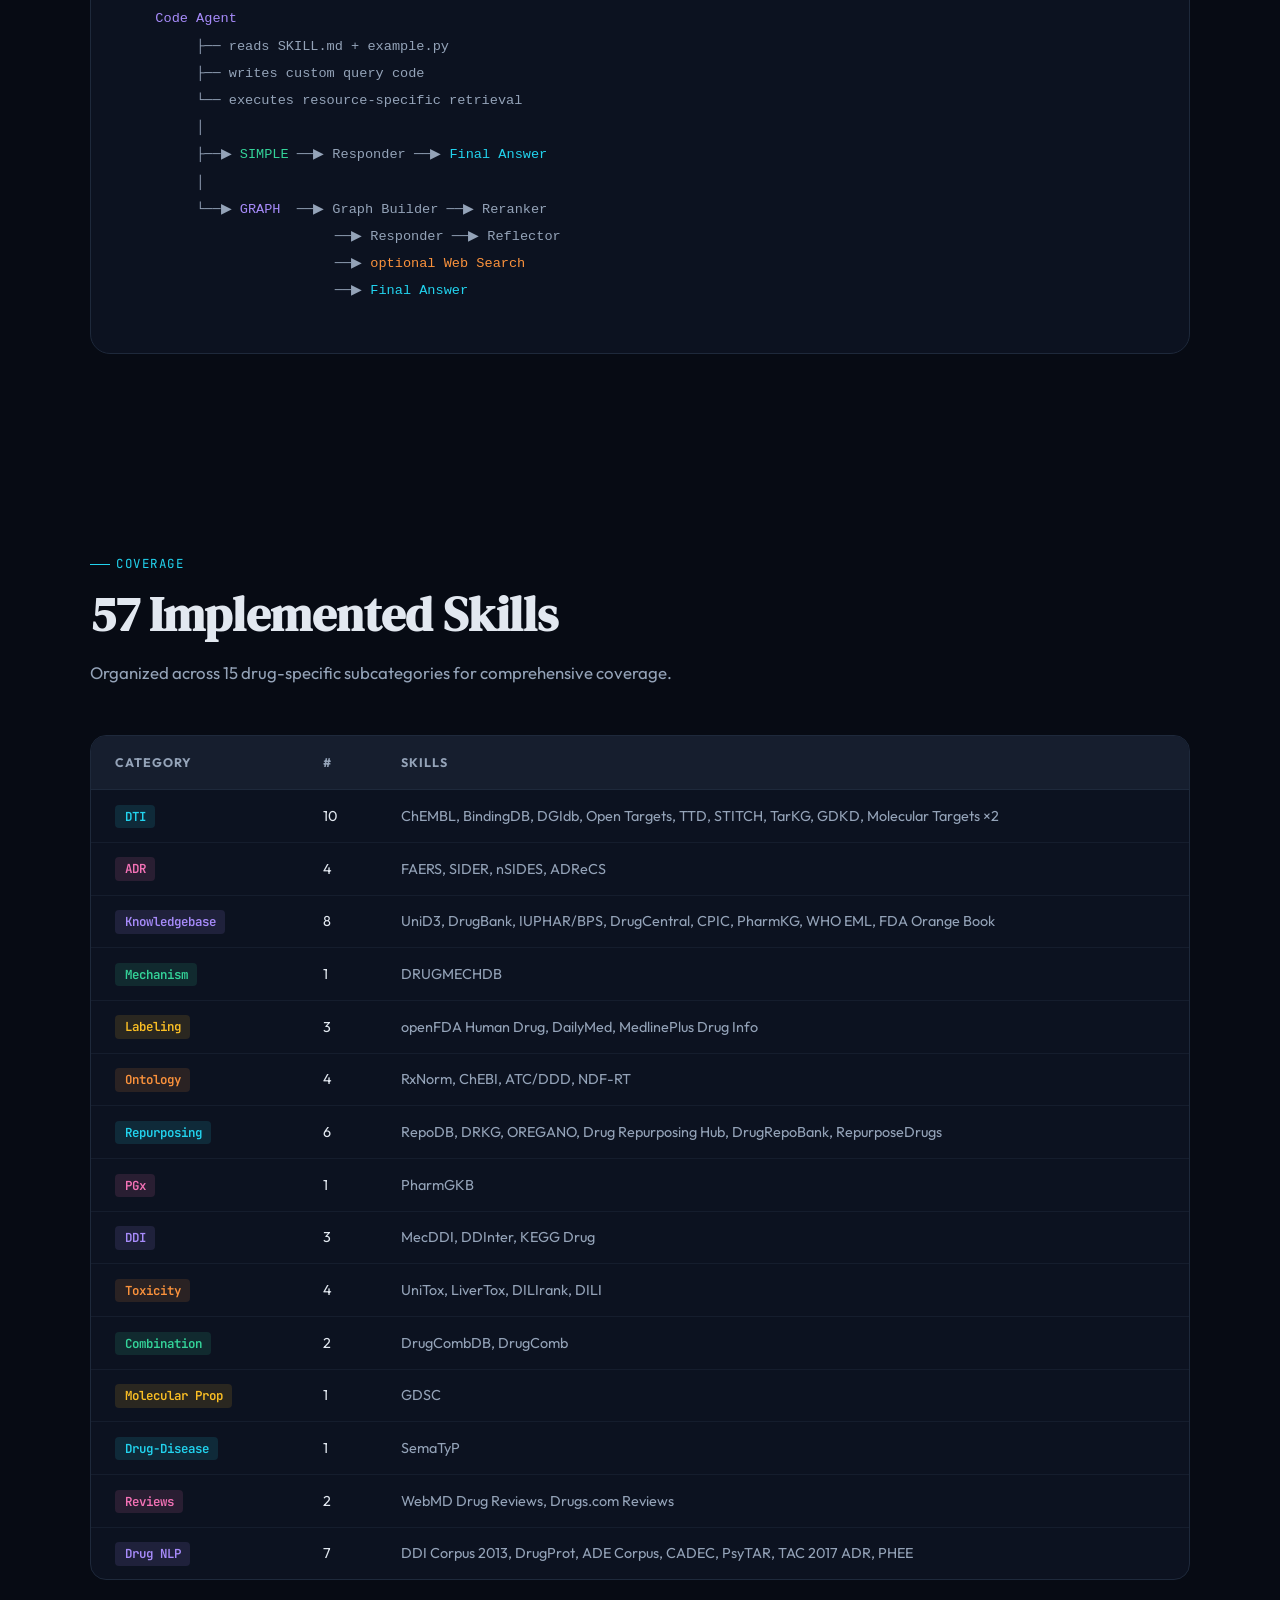
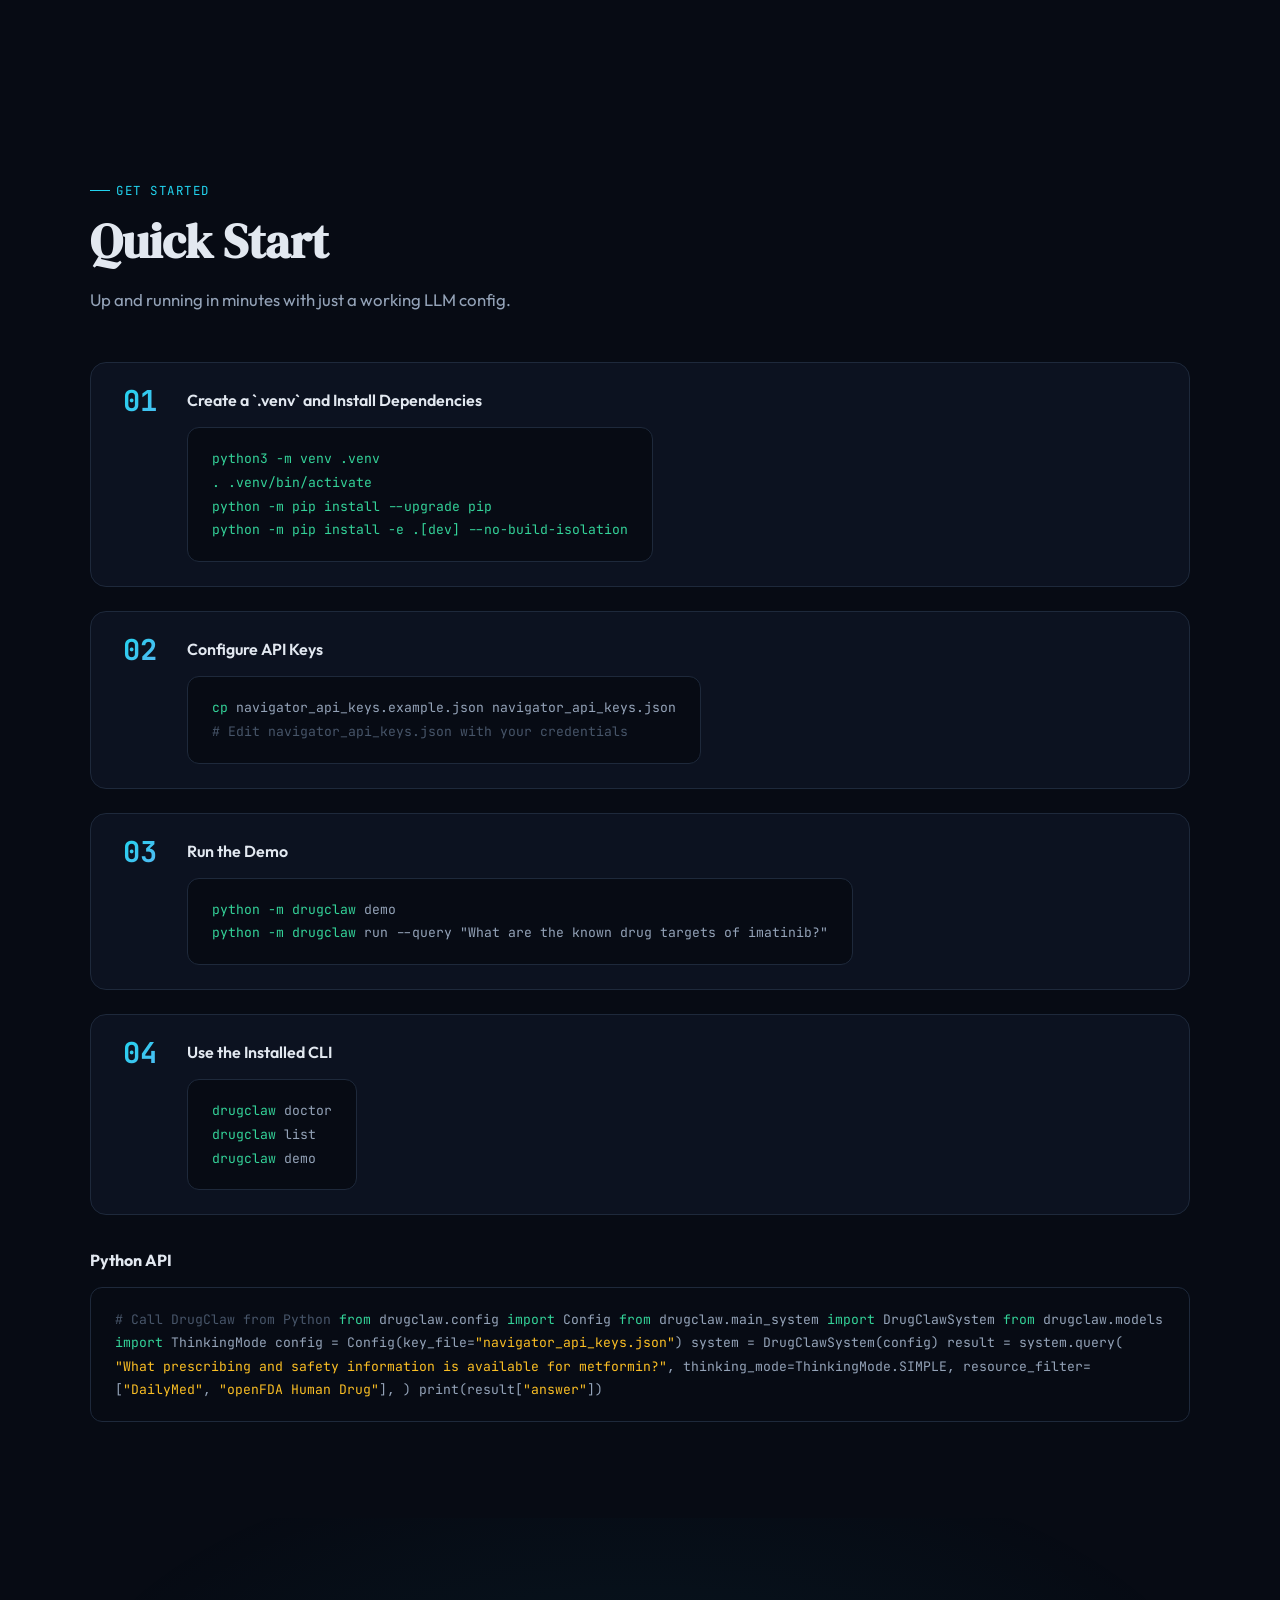
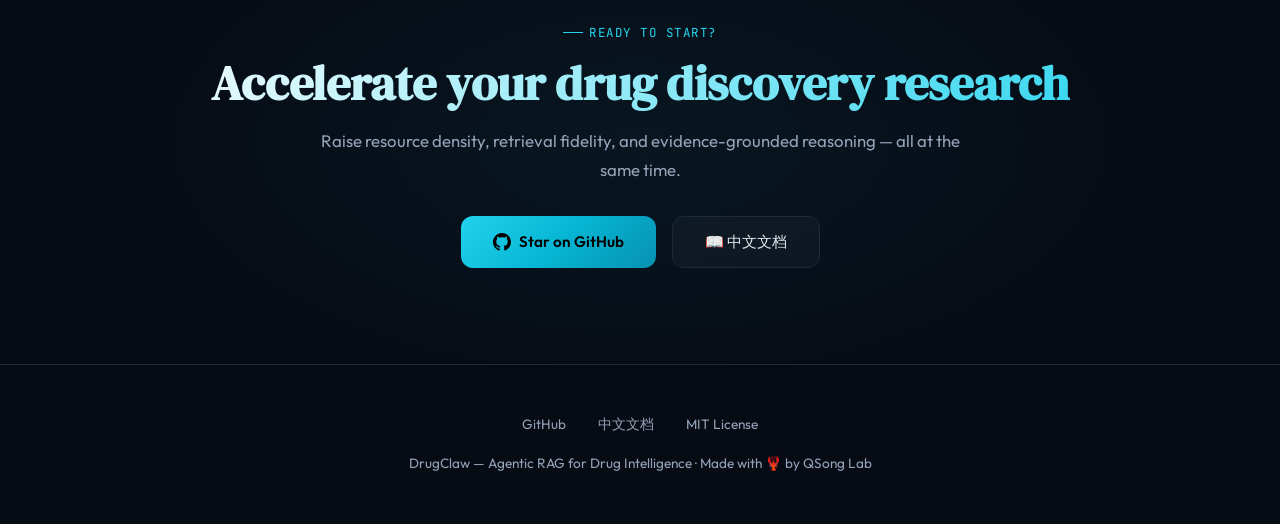
==== commit fc85f7b3: "feat: improve query reports and add html export" ====
--- a/docs/index.html
+++ b/docs/index.html
@@ -640,9 +640,12 @@
       <div class="step">
         <div class="step-num">01</div>
         <div>
-          <h3>Install Dependencies</h3>
+          <h3>Create a `.venv` and Install Dependencies</h3>
           <div class="code-block">
-            <span class="cmd">pip install</span> langgraph openai
+            <span class="cmd">python3 -m venv .venv</span><br>
+            <span class="cmd">. .venv/bin/activate</span><br>
+            <span class="cmd">python -m pip install --upgrade pip</span><br>
+            <span class="cmd">python -m pip install -e .[dev] --no-build-isolation</span>
           </div>
         </div>
       </div>
@@ -651,8 +654,8 @@
         <div>
           <h3>Configure API Keys</h3>
           <div class="code-block">
-            <span class="cmd">cp</span> api_keys.example.json api_keys.json<br>
-            <span class="comment"># Edit api_keys.json with your credentials</span>
+            <span class="cmd">cp</span> navigator_api_keys.example.json navigator_api_keys.json<br>
+            <span class="comment"># Edit navigator_api_keys.json with your credentials</span>
           </div>
         </div>
       </div>
@@ -669,11 +672,11 @@
       <div class="step">
         <div class="step-num">04</div>
         <div>
-          <h3>Install CLI (Optional)</h3>
+          <h3>Use the Installed CLI</h3>
           <div class="code-block">
-            <span class="cmd">pip install</span> -e . --no-build-isolation<br>
             <span class="cmd">drugclaw</span> doctor<br>
-            <span class="cmd">drugclaw</span> list
+            <span class="cmd">drugclaw</span> list<br>
+            <span class="cmd">drugclaw</span> demo
           </div>
         </div>
       </div>
@@ -686,8 +689,9 @@
 <span class="comment"># Call DrugClaw from Python</span>
 <span class="cmd">from</span> drugclaw.config <span class="cmd">import</span> Config
 <span class="cmd">from</span> drugclaw.main_system <span class="cmd">import</span> DrugClawSystem
-
-config = Config(key_file=<span style="color:var(--yellow)">"api_keys.json"</span>)
+<span class="cmd">from</span> drugclaw.models <span class="cmd">import</span> ThinkingMode
+
+config = Config(key_file=<span style="color:var(--yellow)">"navigator_api_keys.json"</span>)
 system = DrugClawSystem(config)
 
 result = system.query(
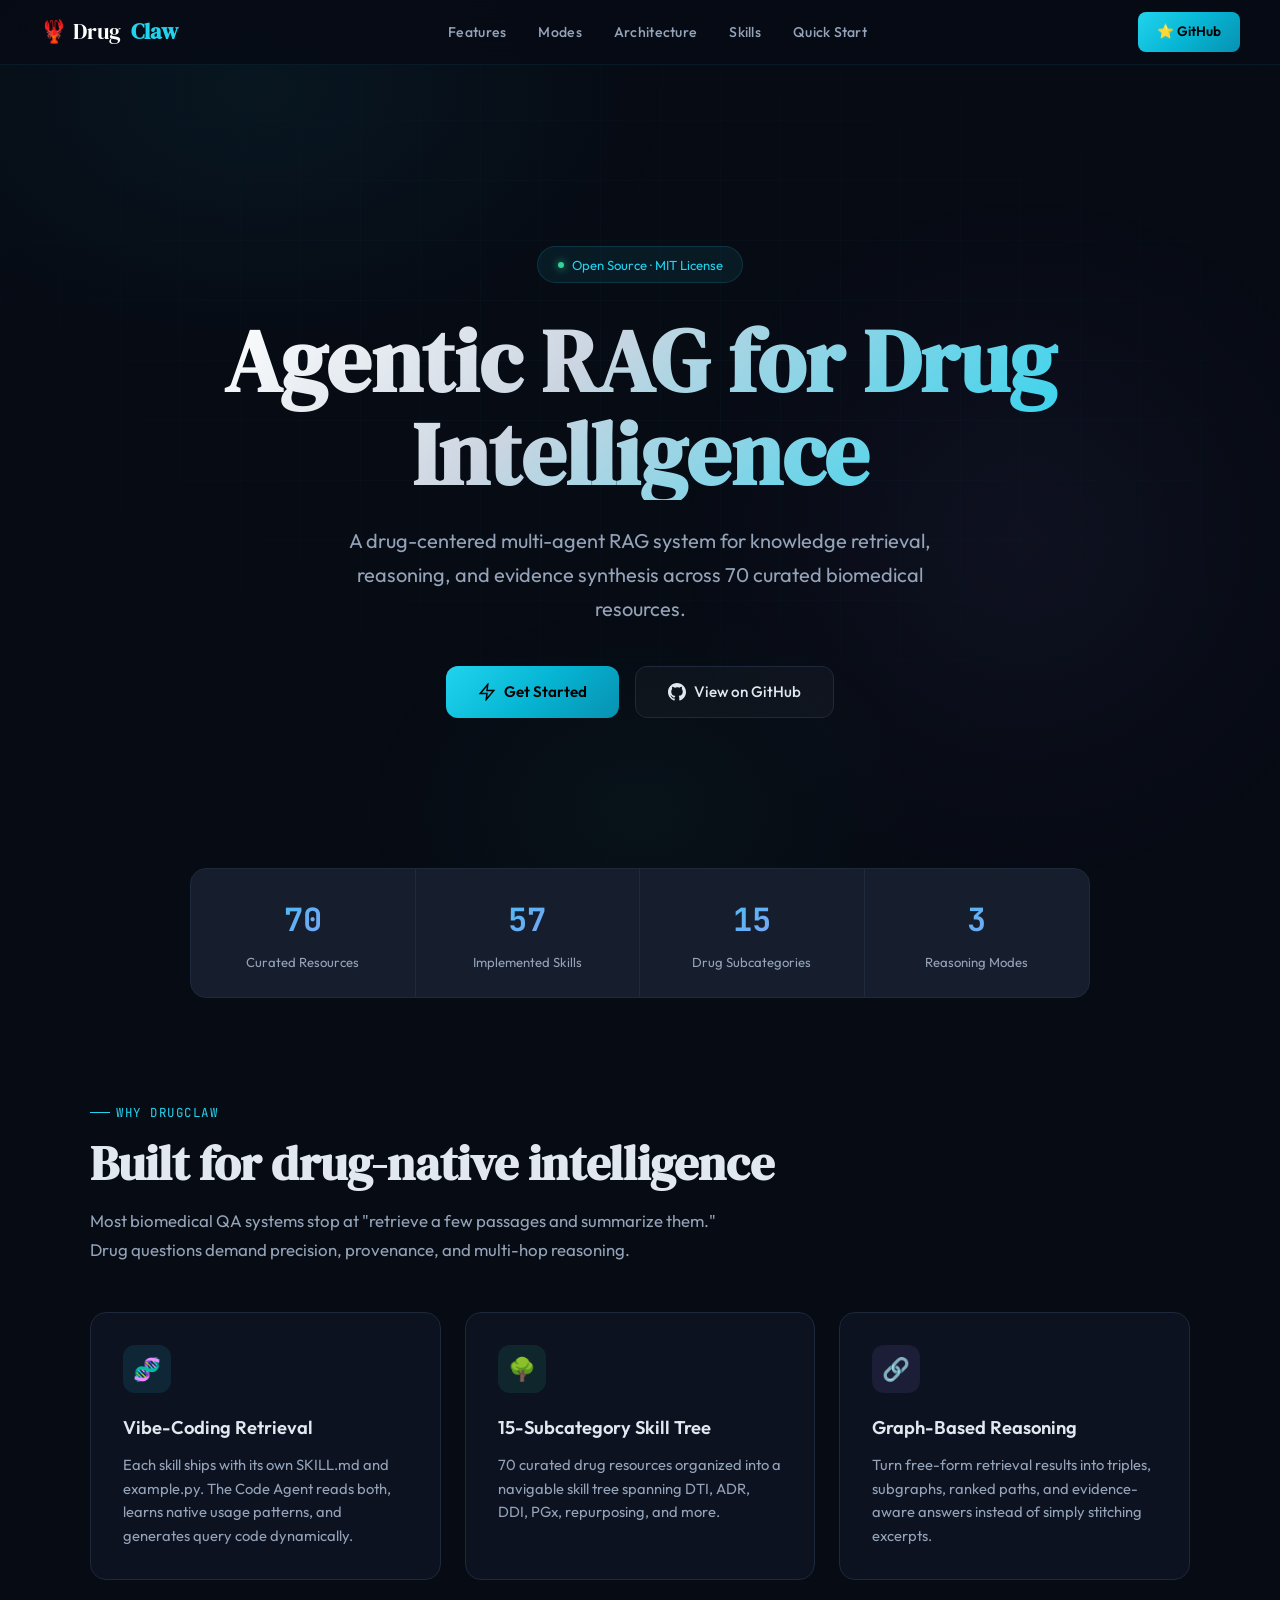
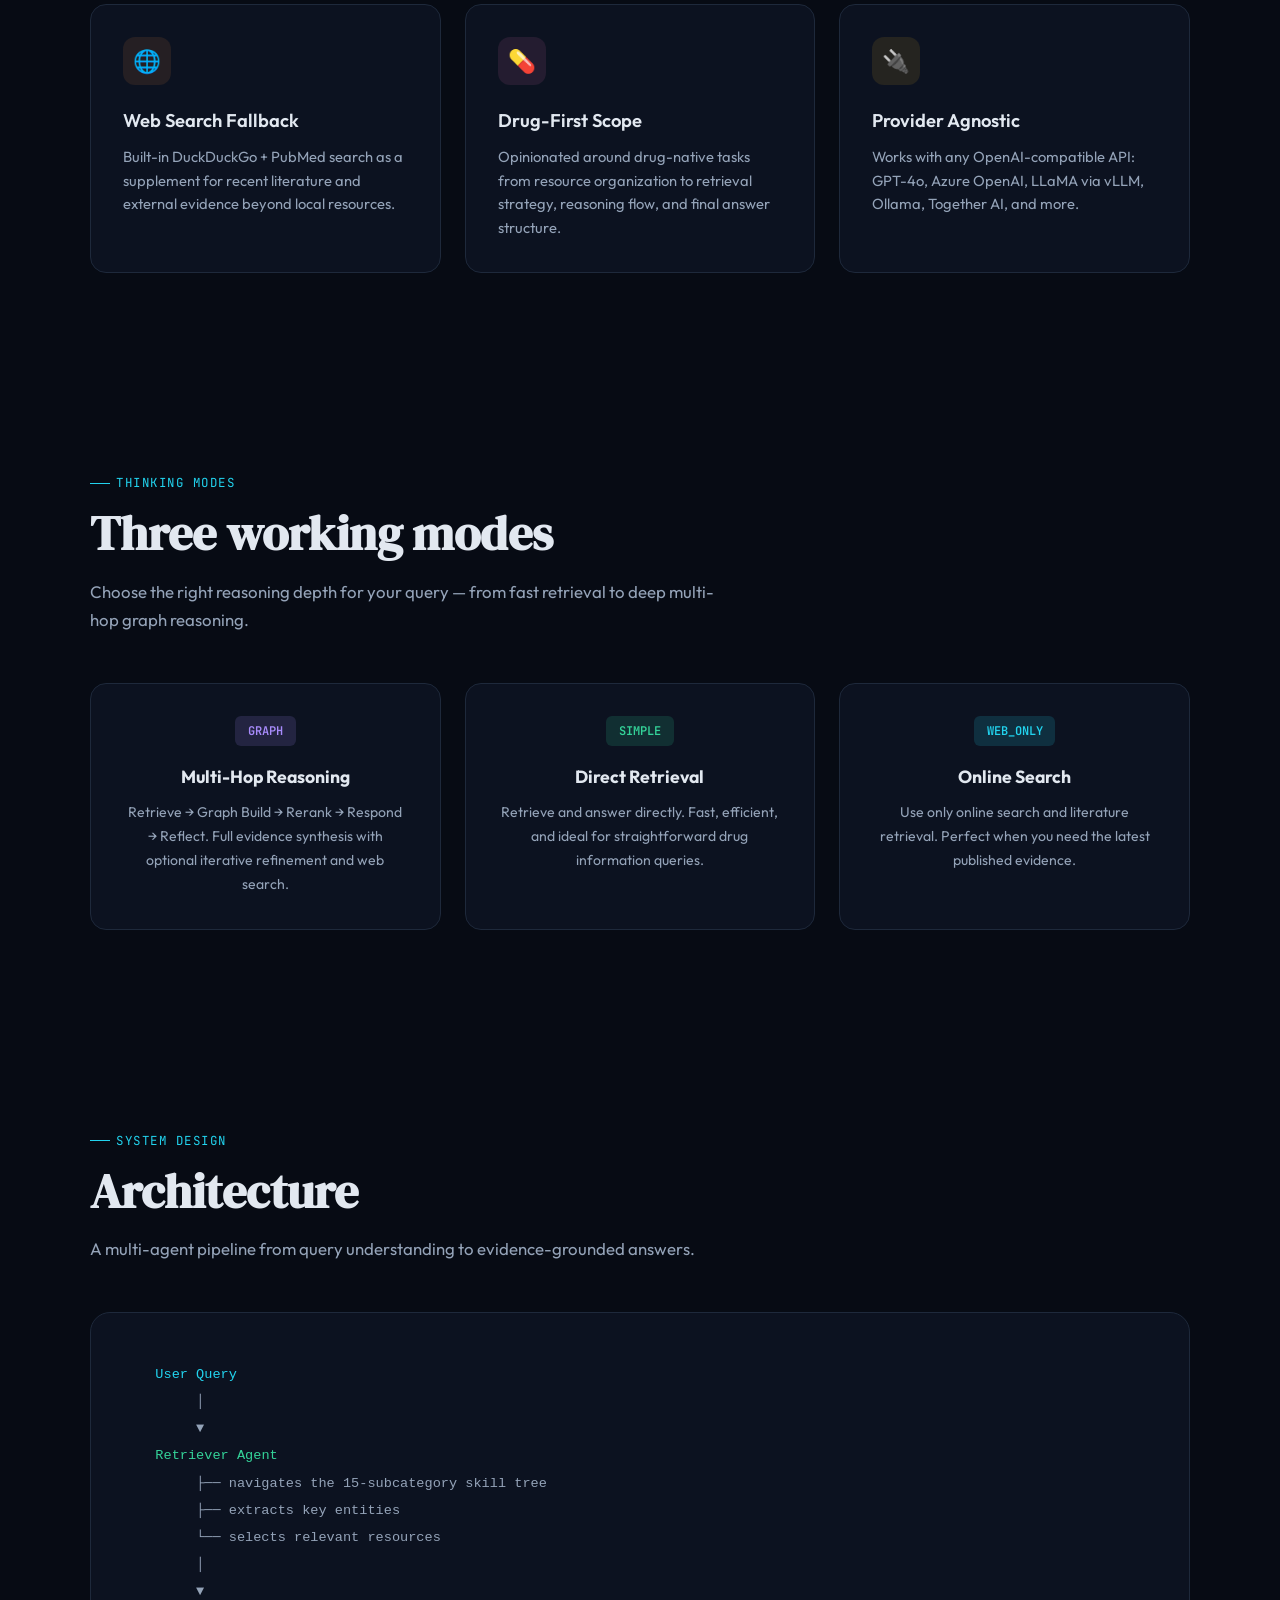
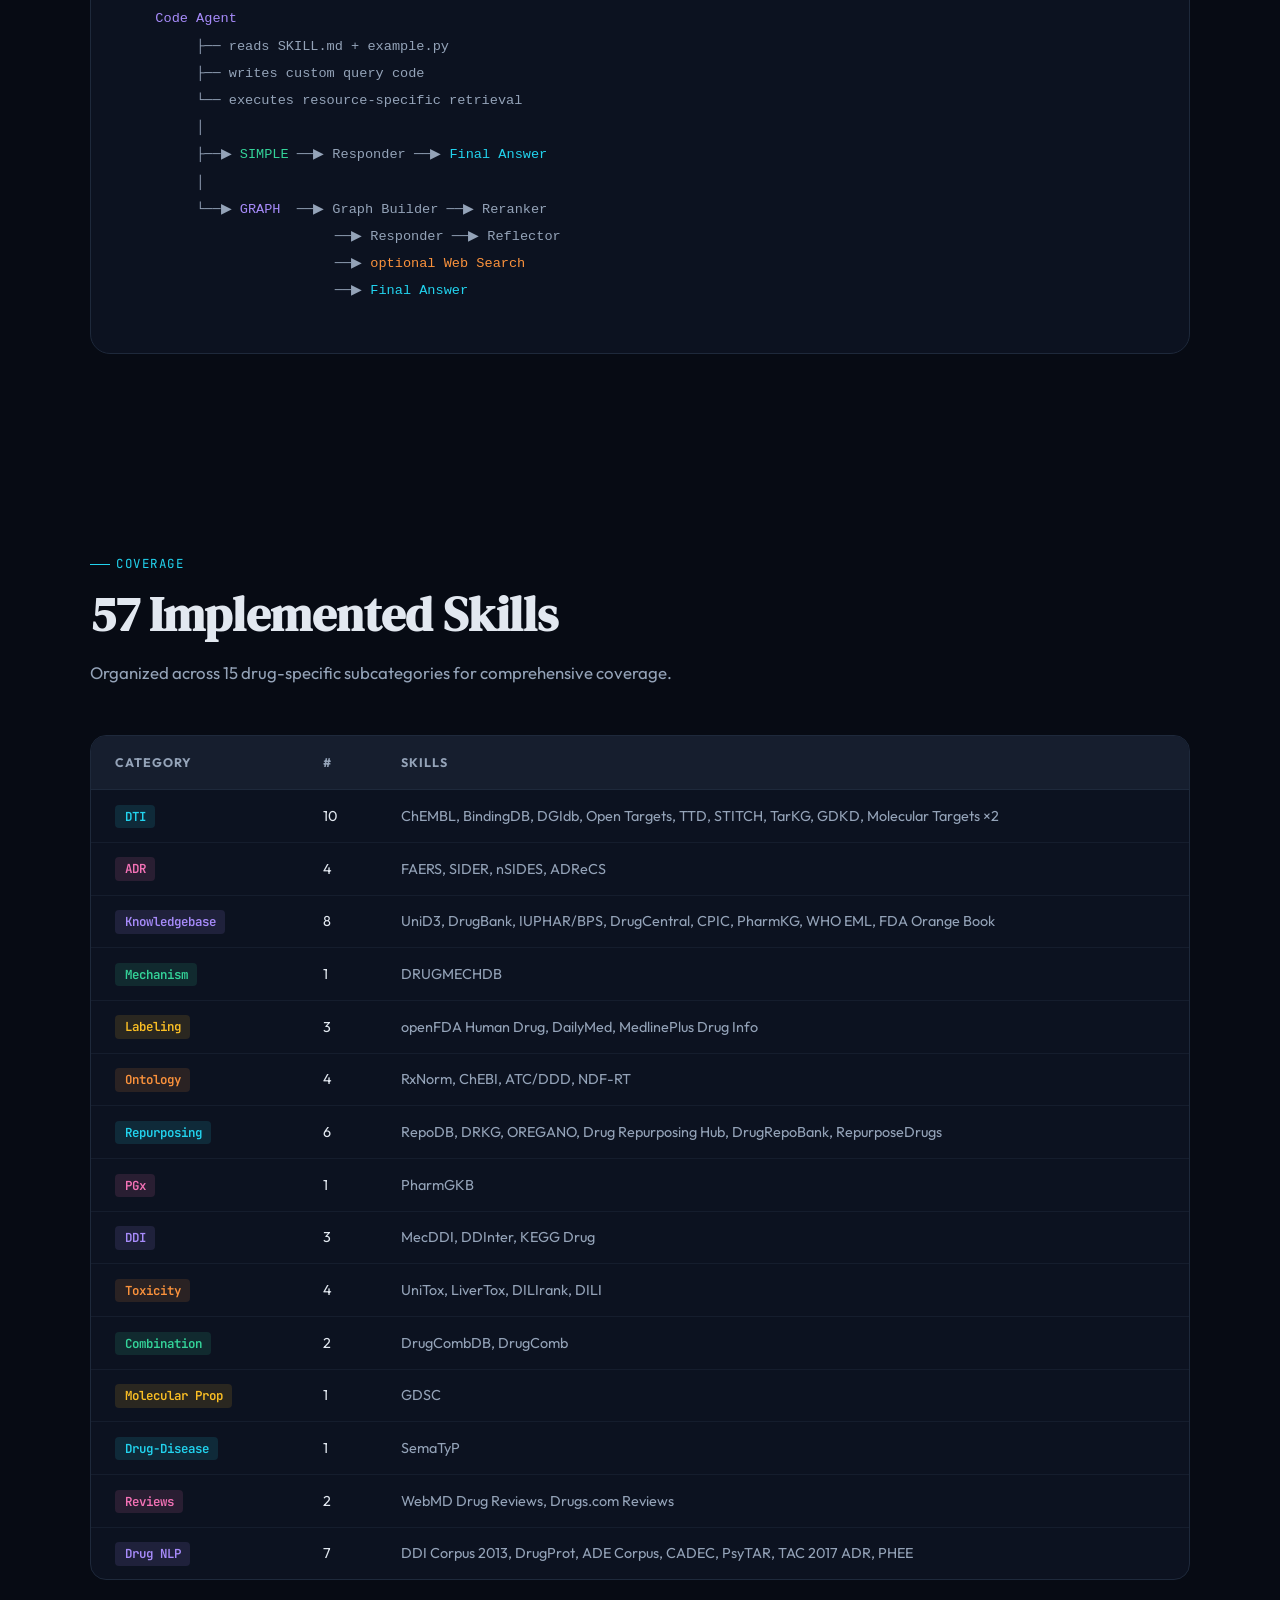
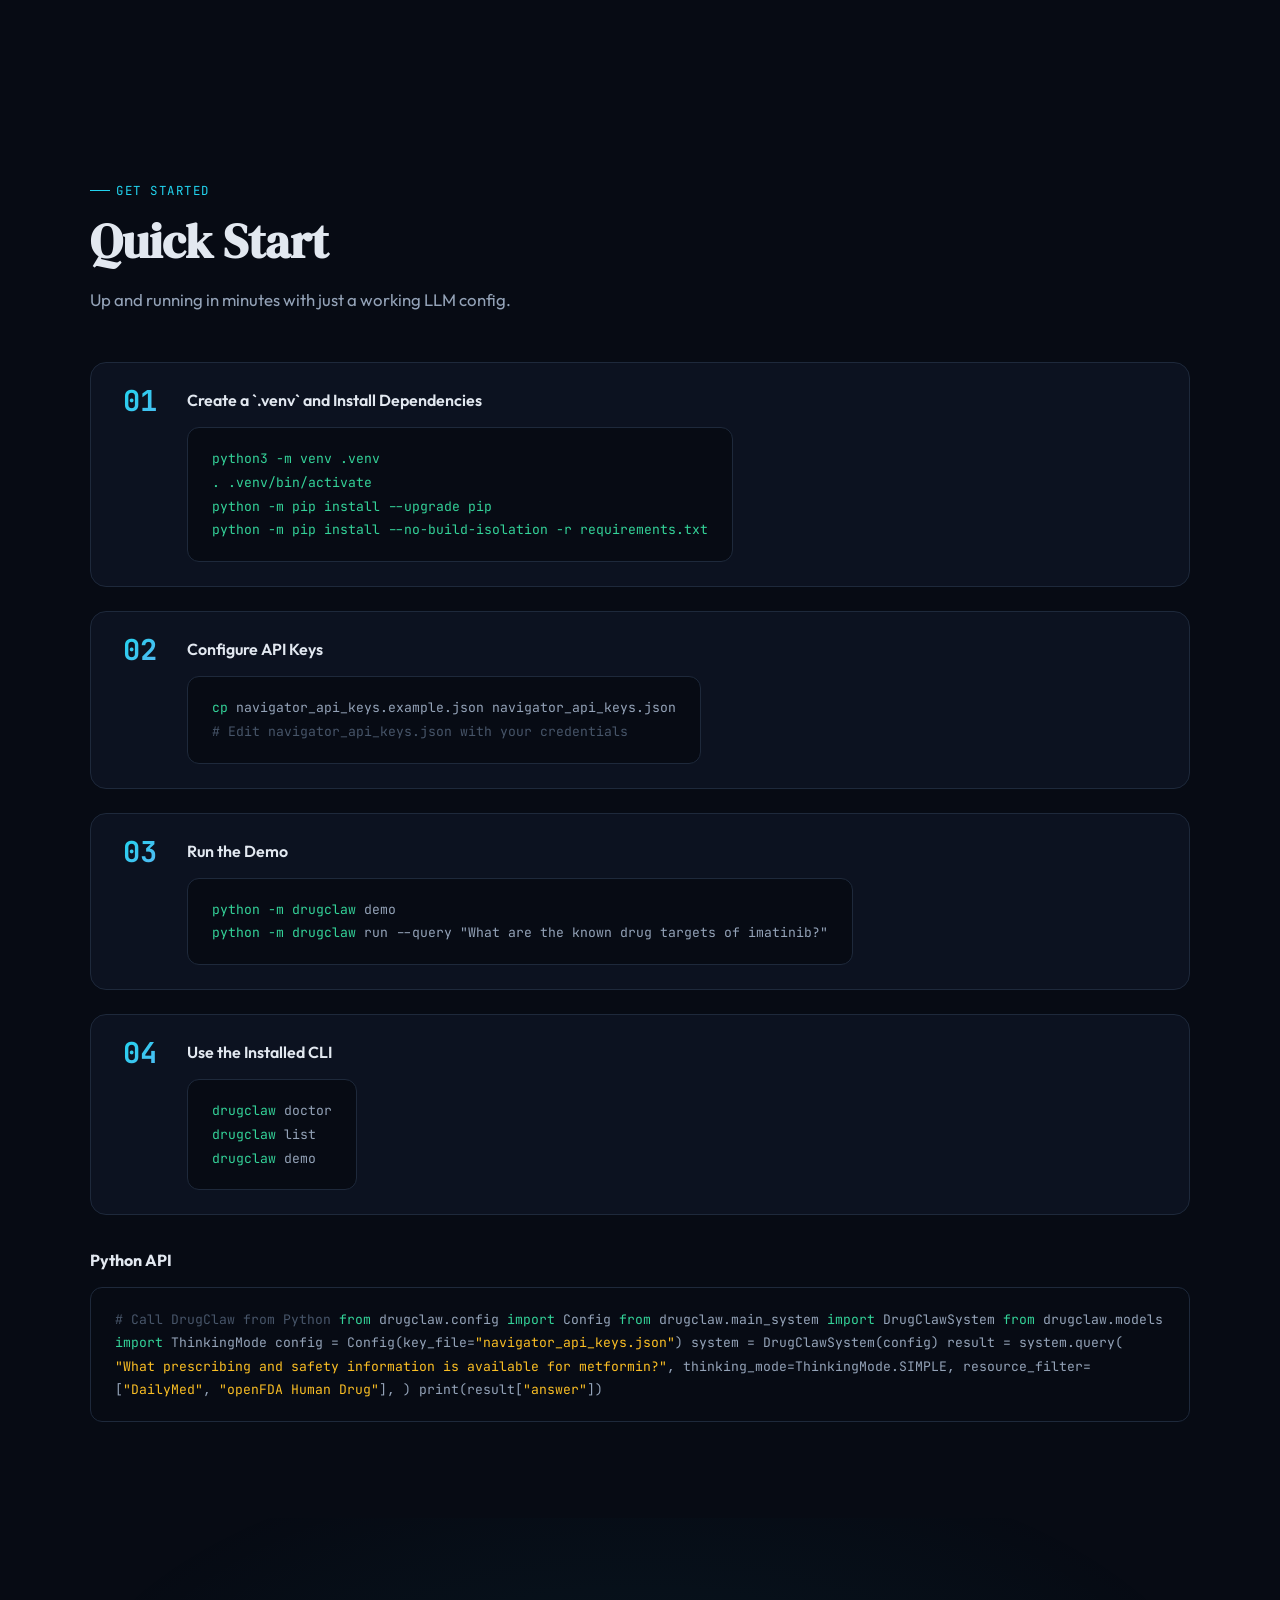
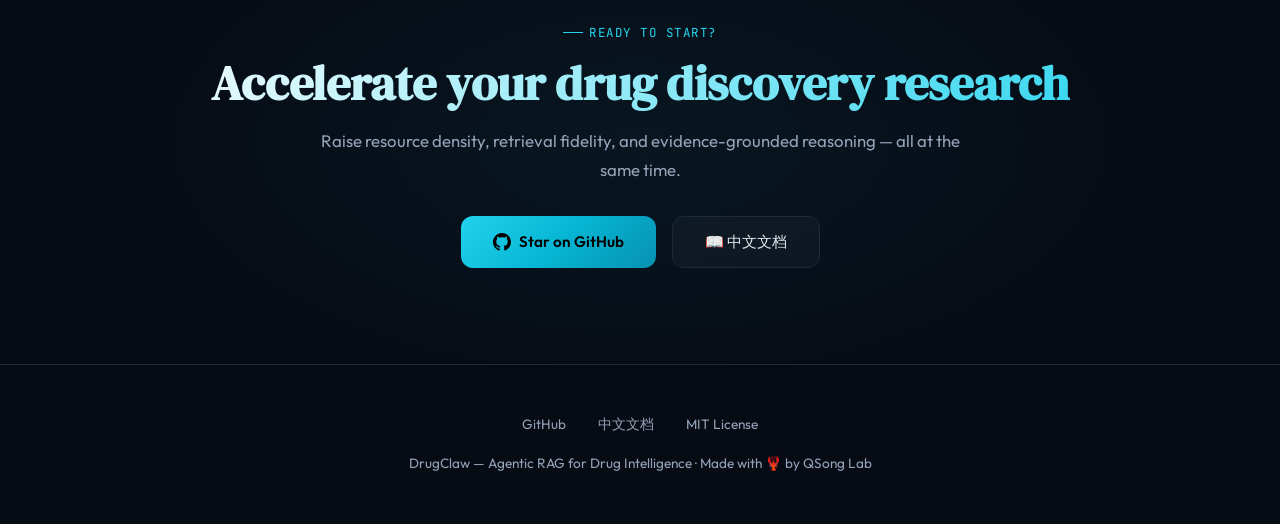
==== commit 71e3e473: "chore: add one-shot requirements install" ====
--- a/docs/index.html
+++ b/docs/index.html
@@ -645,7 +645,7 @@
             <span class="cmd">python3 -m venv .venv</span><br>
             <span class="cmd">. .venv/bin/activate</span><br>
             <span class="cmd">python -m pip install --upgrade pip</span><br>
-            <span class="cmd">python -m pip install -e .[dev] --no-build-isolation</span>
+            <span class="cmd">python -m pip install --no-build-isolation -r requirements.txt</span>
           </div>
         </div>
       </div>
